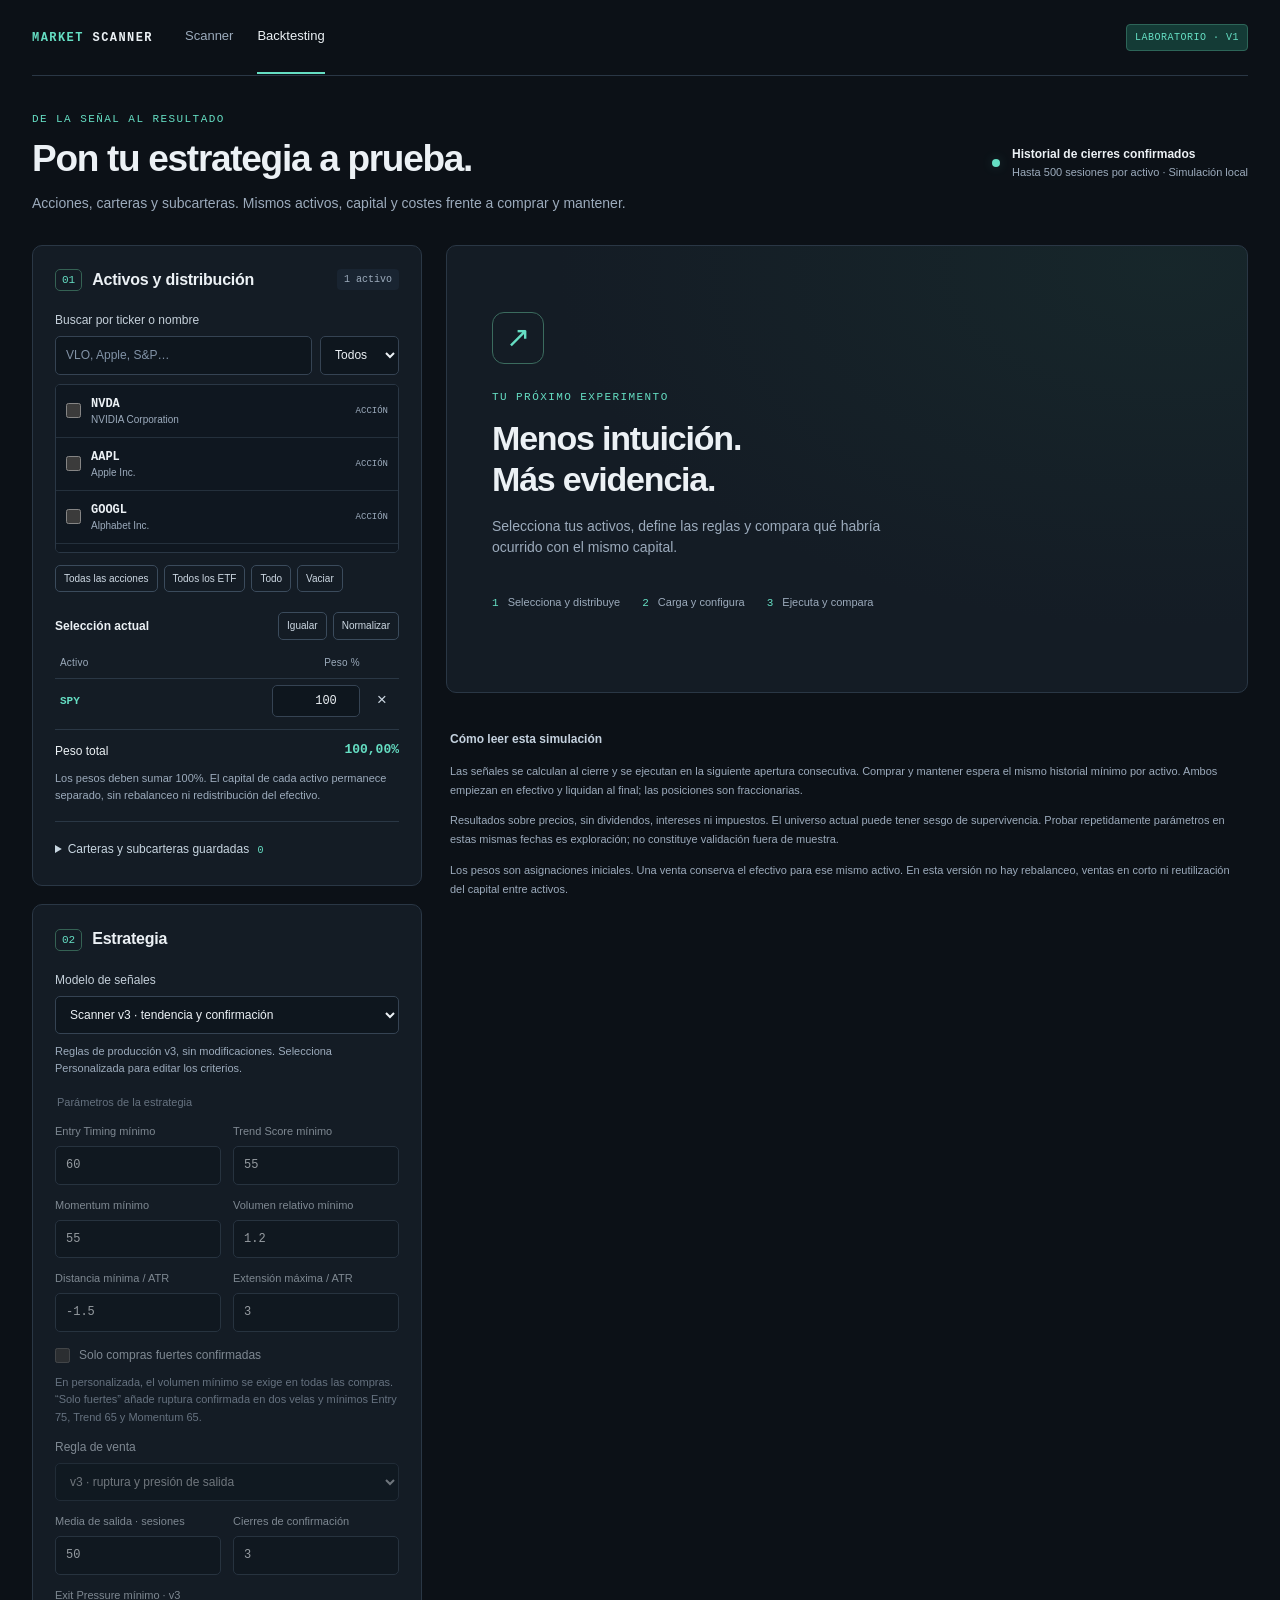
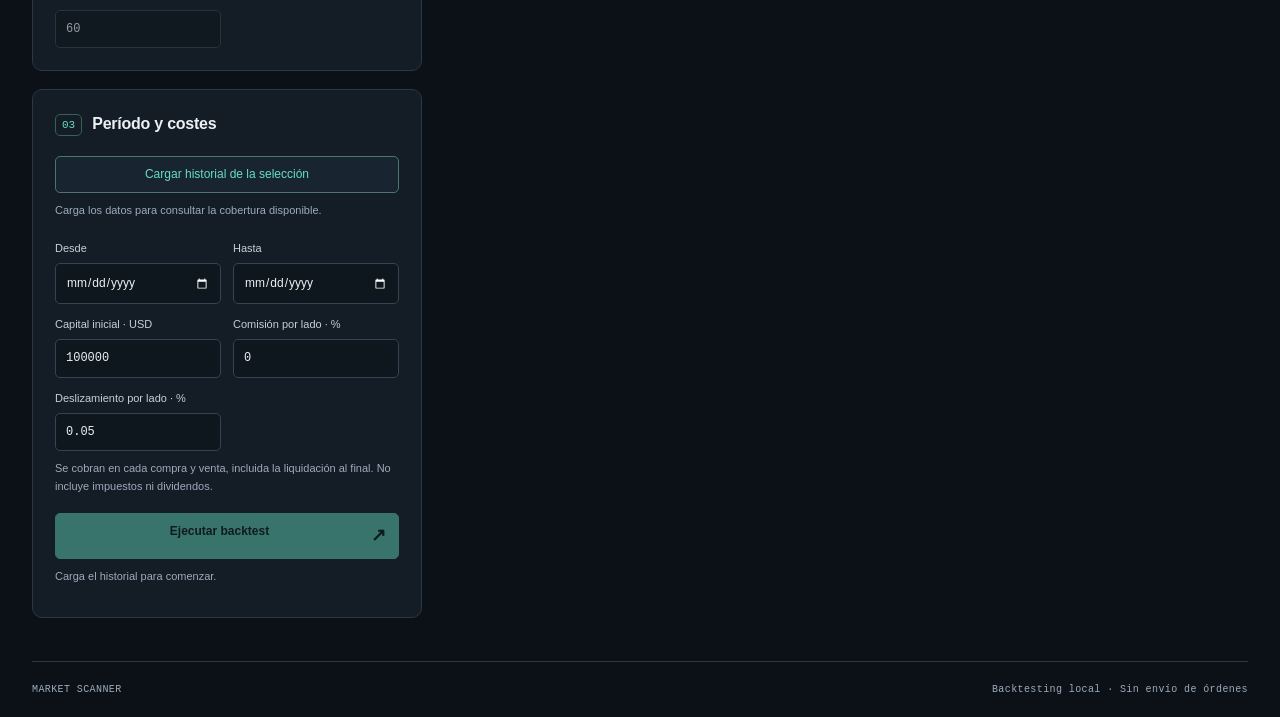
==== backtest.html @ 1a1a2d2b "Add interactive weighted portfolio backtesting lab Add causal fixed/custom strategies, per-side cost" ====
<!doctype html>
<html lang="es">
<head>
  <meta charset="utf-8">
  <meta name="viewport" content="width=device-width, initial-scale=1">
  <meta name="color-scheme" content="dark">
  <title>Backtesting · Market Scanner</title>
  <link rel="stylesheet" href="js/backtest/styles.css">
  <script src="js/config.js"></script>
  <script src="js/market-calendar.js?v=3"></script>
  <script src="js/data.js?v=3.2"></script>
  <script type="module" src="js/backtest/ui.mjs"></script>
</head>
<body>
  <a class="skip" href="#setup">Ir a la configuración</a>
  <div class="shell">
    <header class="topbar"><a href="index.html" class="brand">MARKET <span>SCANNER</span></a><nav aria-label="Principal"><a href="index.html">Scanner</a><a href="backtest.html" aria-current="page">Backtesting</a></nav><span class="tag">LABORATORIO · V1</span></header>
    <section class="intro"><div><p class="eyebrow">DE LA SEÑAL AL RESULTADO</p><h1>Pon tu estrategia a prueba.</h1><p>Acciones, carteras y subcarteras. Mismos activos, capital y costes frente a comprar y mantener.</p></div><div class="intro-note"><span class="dot"></span><div><strong>Historial de cierres confirmados</strong><span>Hasta 500 sesiones por activo · Simulación local</span></div></div></section>
    <div id="message" class="notice" role="status" aria-live="polite" hidden></div>
    <main class="workspace">
      <section class="setup" id="setup" aria-label="Configurar backtest">
        <section class="panel"><div class="section-title"><span class="step">01</span><h2>Activos y distribución</h2><span id="selection-count" class="badge">0 activos</span></div>
          <label for="search">Buscar por ticker o nombre</label><div class="search-row"><input id="search" type="search" placeholder="VLO, Apple, S&P…" autocomplete="off"><select id="type-filter" aria-label="Tipo de activo"><option value="all">Todos</option><option value="STOCK">Acciones</option><option value="ETF">ETF</option></select></div>
          <div id="universe-list" class="universe-list" aria-label="Activos disponibles"><p class="muted">Cargando universo…</p></div>
          <div class="button-row compact"><button id="group-stocks" type="button">Todas las acciones</button><button id="group-etfs" type="button">Todos los ETF</button><button id="group-all" type="button">Todo</button><button id="clear-selection" type="button">Vaciar</button></div>
          <div class="selection-head"><h3>Selección actual</h3><div class="button-row compact"><button id="equal-weights" type="button">Igualar</button><button id="normalize-weights" type="button">Normalizar</button></div></div>
          <div class="selection-scroll"><table class="selection-table"><thead><tr><th>Activo</th><th>Peso %</th><th><span class="sr-only">Quitar</span></th></tr></thead><tbody id="selection-body"><tr><td colspan="3" class="empty-small">Selecciona un activo para empezar.</td></tr></tbody></table></div>
          <div class="weight-total"><span>Peso total</span><strong id="weight-total">0,00%</strong></div><p class="hint">Los pesos deben sumar 100%. El capital de cada activo permanece separado, sin rebalanceo ni redistribución del efectivo.</p>
          <details class="portfolio-tools"><summary>Carteras y subcarteras guardadas <span id="portfolio-count">0</span></summary><label for="saved-portfolio">Cargar una selección</label><select id="saved-portfolio"><option value="">Elige una cartera…</option></select><div class="button-row"><button id="load-portfolio" type="button">Cargar</button><button id="delete-portfolio" type="button">Eliminar</button></div><label for="portfolio-name">Nombre de la nueva cartera</label><input id="portfolio-name" maxlength="80" placeholder="Mi cartera principal"><label for="portfolio-parent">Tipo</label><select id="portfolio-parent"><option value="">Cartera independiente</option></select><p class="hint">Una subcartera utiliza solo activos de su cartera principal, con sus propios pesos y capital.</p><button id="save-portfolio" type="button">Guardar como nueva</button><p class="hint">Se guarda únicamente en este navegador. No se sincroniza con otros dispositivos.</p></details>
        </section>
        <section class="panel"><div class="section-title"><span class="step">02</span><h2>Estrategia</h2></div><label for="strategy-preset">Modelo de señales</label><select id="strategy-preset"><option value="v3">Scanner v3 · tendencia y confirmación</option><option value="sma200">Tendencia larga · SMA200 / 3 cierres</option><option value="custom">Personalizada · parámetros editables</option></select><p id="preset-description" class="hint"></p>
          <fieldset id="strategy-fields"><legend>Parámetros de la estrategia</legend><div class="field-grid"><div><label for="entry-score">Entry Timing mínimo</label><input id="entry-score" type="number" min="0" max="100" step="1"></div><div><label for="trend-score">Trend Score mínimo</label><input id="trend-score" type="number" min="0" max="100" step="1"></div><div><label for="momentum-score">Momentum mínimo</label><input id="momentum-score" type="number" min="0" max="100" step="1"></div><div><label for="relative-volume">Volumen relativo mínimo</label><input id="relative-volume" type="number" min="0" max="10" step="0.1"></div><div><label for="min-distance">Distancia mínima / ATR</label><input id="min-distance" type="number" min="-10" max="10" step="0.1"></div><div><label for="max-extension">Extensión máxima / ATR</label><input id="max-extension" type="number" min="0" max="20" step="0.1"></div></div><label class="check-label" for="strong-only"><input id="strong-only" type="checkbox">Solo compras fuertes confirmadas</label><p class="hint">En personalizada, el volumen mínimo se exige en todas las compras. “Solo fuertes” añade ruptura confirmada en dos velas y mínimos Entry 75, Trend 65 y Momentum 65.</p><label for="exit-mode">Regla de venta</label><select id="exit-mode"><option value="v3">v3 · ruptura y presión de salida</option><option value="long_trend">Pérdida de tendencia de largo plazo</option></select><div class="field-grid"><div><label for="exit-period">Media de salida · sesiones</label><input id="exit-period" type="number" min="20" max="250" step="1"></div><div><label for="exit-confirmations">Cierres de confirmación</label><input id="exit-confirmations" type="number" min="1" max="10" step="1"></div><div><label for="exit-score">Exit Pressure mínimo · v3</label><input id="exit-score" type="number" min="0" max="100" step="1"></div></div></fieldset>
        </section>
        <section class="panel"><div class="section-title"><span class="step">03</span><h2>Período y costes</h2></div><button id="load-history" class="secondary full" type="button">Cargar historial de la selección</button><p id="history-status" class="hint" aria-live="polite">Carga los datos para consultar la cobertura disponible.</p><div class="field-grid"><div><label for="start-date">Desde</label><input id="start-date" type="date" required></div><div><label for="end-date">Hasta</label><input id="end-date" type="date" required></div><div><label for="capital">Capital inicial · USD</label><input id="capital" type="number" min="1" max="1000000000" step="any" value="100000"></div><div><label for="commission">Comisión por lado · %</label><input id="commission" type="number" min="0" max="5" step="0.01" value="0"></div><div><label for="slippage">Deslizamiento por lado · %</label><input id="slippage" type="number" min="0" max="5" step="0.01" value="0.05"></div></div><p class="hint">Se cobran en cada compra y venta, incluida la liquidación al final. No incluye impuestos ni dividendos.</p><div class="run-controls"><button id="run" class="primary" type="button" disabled>Ejecutar backtest <span aria-hidden="true">↗</span></button><button id="cancel" type="button" hidden>Cancelar</button></div><progress id="run-progress" max="100" value="0" hidden aria-label="Progreso del backtest"></progress><p id="run-status" class="hint" aria-live="polite">Carga el historial para comenzar.</p></section>
      </section>
      <section class="results-area" aria-label="Resultados del backtest">
        <section id="empty-state" class="panel empty-state"><div class="empty-icon" aria-hidden="true">↗</div><p class="eyebrow">TU PRÓXIMO EXPERIMENTO</p><h2>Menos intuición.<br>Más evidencia.</h2><p>Selecciona tus activos, define las reglas y compara qué habría ocurrido con el mismo capital.</p><div class="empty-steps"><span><b>1</b> Selecciona y distribuye</span><span><b>2</b> Carga y configura</span><span><b>3</b> Ejecuta y compara</span></div></section>
        <section id="results" hidden><div class="results-heading"><div><p class="eyebrow">RESULTADO DEL EXPERIMENTO</p><h2 id="result-title">Comparación</h2><p id="result-meta" class="hint"></p></div><span id="dirty-label" class="tag warn" hidden>Configuración modificada</span></div><p id="result-config" class="config-summary"></p><div id="metrics" class="metrics-grid"></div><section class="panel chart-panel"><div class="chart-heading"><h3>Evolución del capital</h3><div class="legend"><span><i class="strategy-line"></i>Estrategia</span><span><i class="benchmark-line"></i>Comprar y mantener</span></div></div><div id="equity-chart" class="chart"></div><h3 class="drawdown-heading">Caída desde máximos</h3><div id="drawdown-chart" class="chart small"></div></section><section class="panel"><h3>Comparación detallada</h3><div class="table-scroll"><table><thead><tr><th>Métrica</th><th>Estrategia</th><th>Comprar y mantener</th></tr></thead><tbody id="metrics-detail"></tbody></table></div></section><section class="panel"><div class="chart-heading"><h3>Contribución por activo</h3><span class="hint">Mismos pesos iniciales</span></div><div class="table-scroll"><table><thead><tr><th>Activo</th><th>Peso</th><th>Rentab. estrategia</th><th>Rentab. mantener</th><th>Beneficio estrategia</th><th>Ciclos</th></tr></thead><tbody id="ticker-results"></tbody></table></div></section><section class="panel"><div class="chart-heading"><h3>Operaciones cerradas</h3><select id="trades-strategy" aria-label="Operaciones de la estrategia"><option value="strategy">Estrategia</option><option value="benchmark">Comprar y mantener</option></select></div><div class="table-scroll"><table><thead><tr><th>Activo</th><th>Compra</th><th>Venta</th><th>Motivo</th><th>Retorno neto</th><th>Beneficio</th><th>Costes</th><th>Sesiones</th></tr></thead><tbody id="trade-results"></tbody></table></div><div class="pagination"><button id="trades-prev" type="button">← Anterior</button><span id="trades-page" class="hint"></span><button id="trades-next" type="button">Siguiente →</button></div><p class="hint">Cada fila es un ciclo de compra y venta. “Fin del período” es la liquidación contable del experimento.</p></section><section class="panel"><h3>Guardar la evidencia</h3><p class="hint">La exportación JSON incluye configuración, copia del historial, huella de datos, métricas y operaciones de ambos comparadores.</p><div class="button-row"><button id="export-json" type="button">Resultado JSON</button><button id="export-trades" type="button">Operaciones CSV</button><button id="export-equity" type="button">Curvas CSV</button></div><details><summary>Datos y advertencias de esta ejecución</summary><div id="result-warnings"></div><p id="data-hash" class="hash"></p></details></section></section>
        <section id="coverage-panel" class="panel" hidden><div class="chart-heading"><h3>Cobertura del historial cargado</h3><span id="coverage-count" class="badge"></span></div><p id="coverage-summary" class="hint"></p><div id="coverage-warnings"></div><div class="table-scroll coverage-scroll"><table><thead><tr><th>Activo</th><th>Sesiones</th><th>Primera</th><th>Última</th><th>Primera entrada elegible</th></tr></thead><tbody id="coverage-body"></tbody></table></div></section>
        <aside class="methodology"><h3>Cómo leer esta simulación</h3><p>Las señales se calculan al cierre y se ejecutan en la siguiente apertura consecutiva. Comprar y mantener espera el mismo historial mínimo por activo. Ambos empiezan en efectivo y liquidan al final; las posiciones son fraccionarias.</p><p>Resultados sobre precios, sin dividendos, intereses ni impuestos. El universo actual puede tener sesgo de supervivencia. Probar repetidamente parámetros en estas mismas fechas es exploración; no constituye validación fuera de muestra.</p><p>Los pesos son asignaciones iniciales. Una venta conserva el efectivo para ese mismo activo. En esta versión no hay rebalanceo, ventas en corto ni reutilización del capital entre activos.</p></aside>
      </section>
    </main><footer>MARKET SCANNER <span>Backtesting local · Sin envío de órdenes</span></footer>
  </div>
</body>
</html>
---- js/backtest/styles.css ----
:root{color-scheme:dark;--bg:#0c1117;--surface:#141c25;--surface2:#192431;--border:#2a3745;--text:#ecf1f5;--muted:#9cabbc;--accent:#65dec3;--accent-bg:#143b36;--blue:#8bafff;--warning:#efc573;--danger:#ff9c9c;--mono:ui-monospace,SFMono-Regular,Consolas,monospace;--sans:Inter,Segoe UI,Arial,sans-serif}*{box-sizing:border-box}body{margin:0;background:var(--bg);color:var(--text);font:14px/1.55 var(--sans)}button,input,select{font:inherit}button,a,input,select,summary{touch-action:manipulation}button{cursor:pointer}button:disabled{cursor:not-allowed;opacity:.45}button,a,input,select,summary{outline-offset:4px}*:focus-visible{outline:2px solid var(--accent)}[hidden]{display:none!important}.shell{max-width:1560px;padding:0 32px;margin:auto}.topbar{display:flex;align-items:center;gap:32px;min-height:76px;border-bottom:1px solid var(--border)}a{color:var(--accent);text-decoration:none}.brand{font:600 12px var(--mono);letter-spacing:.12em;color:var(--accent);white-space:nowrap}.brand span{color:var(--text)}.topbar nav{display:flex;gap:24px;flex:1}.topbar nav a{color:var(--muted);font-size:13px;padding:25px 0}.topbar nav a[aria-current]{color:var(--text);border-bottom:2px solid var(--accent)}.tag{display:inline-block;font:10px/1.5 var(--mono);letter-spacing:.05em;color:var(--accent);background:var(--accent-bg);border:1px solid #2d6558;padding:5px 8px;border-radius:4px;white-space:nowrap}.tag.warn{background:#332c1e;color:var(--warning);border-color:#645435}.intro{padding:35px 0 30px;display:flex;justify-content:space-between;align-items:center;gap:28px}.eyebrow{font:11px/1.5 var(--mono);letter-spacing:.13em;color:var(--accent);margin:0 0 9px}h1{font-size:clamp(25px,3vw,37px);line-height:1.2;letter-spacing:-.035em;margin:0 0 12px;font-weight:650}.intro p:not(.eyebrow){color:var(--muted);margin:0;font-size:14px}.intro-note{display:flex;gap:12px;flex-shrink:0;font-size:12px;align-items:center}.intro-note span:not(.dot){display:block;color:var(--muted);font-size:11px}.dot{width:8px;height:8px;border-radius:50%;background:var(--accent);box-shadow:0 0 12px #65dec333}.workspace{display:grid;grid-template-columns:minmax(330px,390px) minmax(0,1fr);gap:24px;align-items:start}.panel{border:1px solid var(--border);background:var(--surface);padding:22px;border-radius:10px;margin-bottom:18px}.section-title{display:flex;align-items:center;gap:10px;margin-bottom:19px}.section-title h2{font-size:16px;letter-spacing:-.015em;margin:0;flex:1}.step{font:11px var(--mono);color:var(--accent);border:1px solid #356254;border-radius:5px;padding:4px 6px}.badge{font:10px/1.5 var(--mono);padding:3px 7px;background:var(--surface2);color:var(--muted);border-radius:4px;white-space:nowrap}label{display:block;font-size:12px;color:#c5d0da;margin:12px 0 6px}input,select{min-width:0;max-width:100%;width:100%;background:#0e161e;color:var(--text);border:1px solid #354353;border-radius:5px;padding:9px 10px;font-size:12px;min-height:38px}input:focus,select:focus{border-color:var(--accent)}input::placeholder{color:#8293a7}input[type=checkbox]{accent-color:var(--accent);width:15px;min-height:15px;flex-shrink:0}input[type=date]{color-scheme:dark}input[type=number]{font-family:var(--mono)}.search-row{display:flex;gap:8px}.search-row select{width:100px}.universe-list{height:169px;overflow:auto;margin-top:9px;border:1px solid var(--border);border-radius:5px;background:#0f1720}.asset-option{display:flex;gap:10px;align-items:center;margin:0;padding:9px 10px;cursor:pointer;border-bottom:1px solid #24303c;font-size:12px;min-height:46px}.asset-option:hover{background:var(--surface2)}.asset-option:last-child{border-bottom:0}.asset-option input{margin:0}.asset-option strong{font:600 12px var(--mono);color:var(--text)}.asset-option .asset-name{display:block;color:var(--muted);font-size:10px;max-width:230px;overflow:hidden;text-overflow:ellipsis;white-space:nowrap}.asset-option .asset-kind{margin-left:auto;color:var(--muted);font:9px var(--mono)}button{border:1px solid #3b4b5c;border-radius:5px;padding:8px 12px;color:#cdd8e3;background:transparent;font-size:12px;transition:background .15s,border-color .15s}button:hover:enabled{border-color:var(--accent);background:#65dec30a;color:var(--accent)}.button-row{display:flex;gap:8px;flex-wrap:wrap;margin-top:12px}.button-row.compact{gap:6px}.compact button{font-size:10px;padding:5px 8px}.selection-head{display:flex;gap:8px;align-items:center;justify-content:space-between;margin-top:20px;margin-bottom:7px}.selection-head h3{margin:0;font-size:12px}.selection-head .button-row{margin:0}.selection-scroll{max-height:260px;overflow:auto}table{border-collapse:collapse;width:100%;font-size:12px}th{text-align:left;color:var(--muted);font-size:10px;letter-spacing:.02em;font-weight:500;border-bottom:1px solid var(--border);padding:10px 10px;white-space:nowrap}td{padding:11px 10px;border-bottom:1px solid #27323e;white-space:nowrap;font-family:var(--mono);font-size:11px}td:not(:first-child),th:not(:first-child){text-align:right}tbody tr:last-child td{border-bottom:0}tbody tr:hover{background:#ffffff03}.selection-table th{padding:8px 5px}.selection-table td{padding:6px 5px}.selection-table input{width:88px;min-height:32px;padding:5px 7px;text-align:right}.selection-table button{font-size:17px;padding:0 7px;border:0}.selection-table td:first-child{font-weight:600;color:var(--accent)}.selection-table td:nth-child(2){width:95px}.selection-table td:nth-child(3){width:25px}.weight-total{display:flex;justify-content:space-between;border-top:1px solid var(--border);padding-top:12px;margin-top:6px;font-size:12px}.weight-total strong{font:600 13px var(--mono);color:var(--accent)}.weight-total strong.invalid{color:var(--warning)}.hint{font-size:11px;line-height:1.6;color:var(--muted);margin:9px 0}.muted{color:var(--muted);padding:0 12px}.empty-small{color:var(--muted)!important;text-align:center!important;padding:16px!important;font-family:var(--sans);white-space:normal}.portfolio-tools{border-top:1px solid var(--border);padding-top:13px;margin-top:16px}summary{cursor:pointer;color:#c8d6e1;font-size:12px;padding:5px 0}summary span{font:10px var(--mono);color:var(--accent);margin-left:5px}fieldset{border:0;padding:0;margin:16px 0 0}fieldset legend{font-size:11px;color:var(--muted)}fieldset:disabled{opacity:.6}.field-grid{display:grid;grid-template-columns:1fr 1fr;gap:0 12px}.field-grid label{font-size:11px}.check-label{display:flex;align-items:center;gap:9px;margin-top:14px}.check-label input{margin:0}.secondary{background:var(--surface2);border-color:#4a776b;color:var(--accent)}.full{width:100%}.run-controls{display:flex;gap:8px;margin-top:18px}.primary{color:#091b17;background:var(--accent);border-color:var(--accent);font-weight:700;min-height:45px;flex:1}.primary:hover:enabled{background:#88f3d9;color:#091b17}.primary span{float:right;font-size:18px}.run-controls #cancel{border-color:#7e5252;color:var(--danger)}progress{margin-top:15px;width:100%;height:5px;border:0;background:var(--border);accent-color:var(--accent)}progress::-webkit-progress-bar{background:var(--border)}progress::-webkit-progress-value{background:var(--accent)}.empty-state{padding:66px 45px;min-height:448px;background:radial-gradient(ellipse at 90% 5%,#1f453b42,transparent 60%),var(--surface)}.empty-icon{width:52px;height:52px;border:1px solid #3b6b5e;border-radius:12px;display:grid;place-items:center;font-size:29px;color:var(--accent);margin-bottom:25px}.empty-state h2{font-size:34px;line-height:1.2;font-weight:600;letter-spacing:-.035em;margin:13px 0 16px}.empty-state>p:not(.eyebrow){color:var(--muted);max-width:420px;font-size:14px}.empty-steps{display:flex;gap:22px;font-size:11px;margin-top:35px;color:var(--muted);flex-wrap:wrap}.empty-steps b{font-family:var(--mono);color:var(--accent);margin-right:6px;font-weight:500}.methodology{padding:6px 4px 20px;color:var(--muted);font-size:11px;line-height:1.75}.methodology h3{font-size:12px;font-weight:600;color:#c5d2df}.notice{border:1px solid #415c6a;border-radius:6px;color:#d5e8f2;background:#14242e;padding:12px 16px;margin-bottom:20px;font-size:13px;white-space:pre-line}.notice.error{background:#321f25;border-color:#79505c;color:#ffc3c3}.notice.success{background:#143128;border-color:#356a57;color:#a8eed2}.results-heading{display:flex;align-items:center;justify-content:space-between;gap:15px;margin:0 0 12px}.results-heading h2{font-size:23px;letter-spacing:-.025em;margin:0}.config-summary{font-size:11px;color:#b9c8d6;background:#151e28;border:1px solid var(--border);padding:10px 13px;border-radius:5px;margin:0 0 17px}.metrics-grid{display:grid;grid-template-columns:repeat(4,1fr);gap:10px;margin-bottom:18px}.metric{background:var(--surface);border:1px solid var(--border);border-radius:8px;padding:15px 14px}.metric-label{font-size:10px;color:var(--muted);min-height:30px}.metric-value{font:500 clamp(18px,2vw,25px)/1.5 var(--mono);letter-spacing:-.06em;color:var(--accent)}.metric-value.negative{color:var(--danger)}.metric-benchmark{font:10px var(--mono);color:var(--blue);margin-top:4px}.metric-note{font-size:9px;color:var(--muted);margin-top:8px}.chart-heading{display:flex;justify-content:space-between;align-items:center;gap:12px;margin-bottom:14px}.chart-heading h3,.panel>h3{margin:0;font-size:14px;font-weight:600}.chart-heading select{width:auto;max-width:220px;min-height:32px;font-size:10px;padding:5px}.legend{display:flex;gap:15px;flex-wrap:wrap;font-size:10px;color:var(--muted)}.legend span{display:flex;align-items:center;gap:6px}.legend i{width:16px;height:2px;display:block}.strategy-line{background:var(--accent)}.benchmark-line{background:var(--blue)}.chart{width:100%;min-height:210px}.chart svg{display:block;width:100%;height:auto;overflow:visible}.chart.small{min-height:130px}.chart text{font-family:var(--mono);fill:#9cabbc;font-size:10px}.drawdown-heading{font-size:12px;margin:20px 0 8px;font-weight:500;color:#b9c8d6}.chart-grid{stroke:#2a3745;stroke-width:1}.chart-strategy{stroke:var(--accent);stroke-width:2;fill:none}.chart-benchmark{stroke:var(--blue);stroke-width:1.7;fill:none;stroke-dasharray:5 3}.table-scroll{overflow-x:auto;margin:0 -5px}.coverage-scroll{max-height:290px;overflow:auto}.pagination{display:flex;align-items:center;justify-content:space-between;margin-top:15px;gap:10px}.pagination button{font-size:10px}.hash{font:10px var(--mono);word-break:break-all;color:var(--muted)}.warning-list{padding-left:18px;color:var(--warning);font-size:11px}.positive{color:var(--accent)}.negative{color:var(--danger)}.ticker-link{font-weight:600}.skip{position:fixed;left:12px;top:-50px;z-index:10;background:var(--accent);color:var(--bg);padding:8px 12px}.skip:focus{top:12px}.sr-only{position:absolute;width:1px;height:1px;padding:0;margin:-1px;overflow:hidden;clip:rect(0,0,0,0);white-space:nowrap;border:0}footer{display:flex;justify-content:space-between;gap:10px;margin:25px 0 0;padding:22px 0;border-top:1px solid var(--border);font:10px var(--mono);letter-spacing:.04em;color:var(--muted)}
@media(min-width:1400px){.workspace{grid-template-columns:410px minmax(0,1fr);gap:28px}.panel{padding:24px}}
@media(max-width:1100px){.shell{padding:0 20px}.workspace{grid-template-columns:340px minmax(0,1fr);gap:18px}.panel{padding:18px}.intro-note{display:none}.metrics-grid{grid-template-columns:repeat(2,1fr)}.chart-heading{align-items:flex-start}.legend{gap:8px}.empty-state{padding:45px 28px}.empty-steps{gap:14px}.topbar{gap:25px}.chart{min-height:150px}.chart.small{min-height:90px}}
@media(max-width:760px){.shell{padding:0 15px}.topbar{gap:20px;min-height:62px}.topbar .tag{display:none}.topbar nav{justify-content:flex-end;gap:17px}.topbar nav a{padding:18px 0;font-size:12px}.brand{font-size:10px}.intro{padding:26px 0 22px}.intro p:not(.eyebrow){font-size:12px}.workspace{display:block}.panel{padding:20px}.empty-state{min-height:330px;padding:35px 25px}.empty-state h2{font-size:29px}.results-area{margin-top:26px}.results-heading{align-items:flex-start;flex-wrap:wrap}.metrics-grid{gap:9px}.metric-value{font-size:24px}.chart-heading{flex-wrap:wrap}.chart{min-height:140px}.chart.small{min-height:100px}.coverage-scroll{max-height:230px}.universe-list{height:190px}footer{line-height:1.7;font-size:9px;flex-wrap:wrap}}
@media(prefers-reduced-motion:reduce){*{transition:none!important;scroll-behavior:auto!important}}
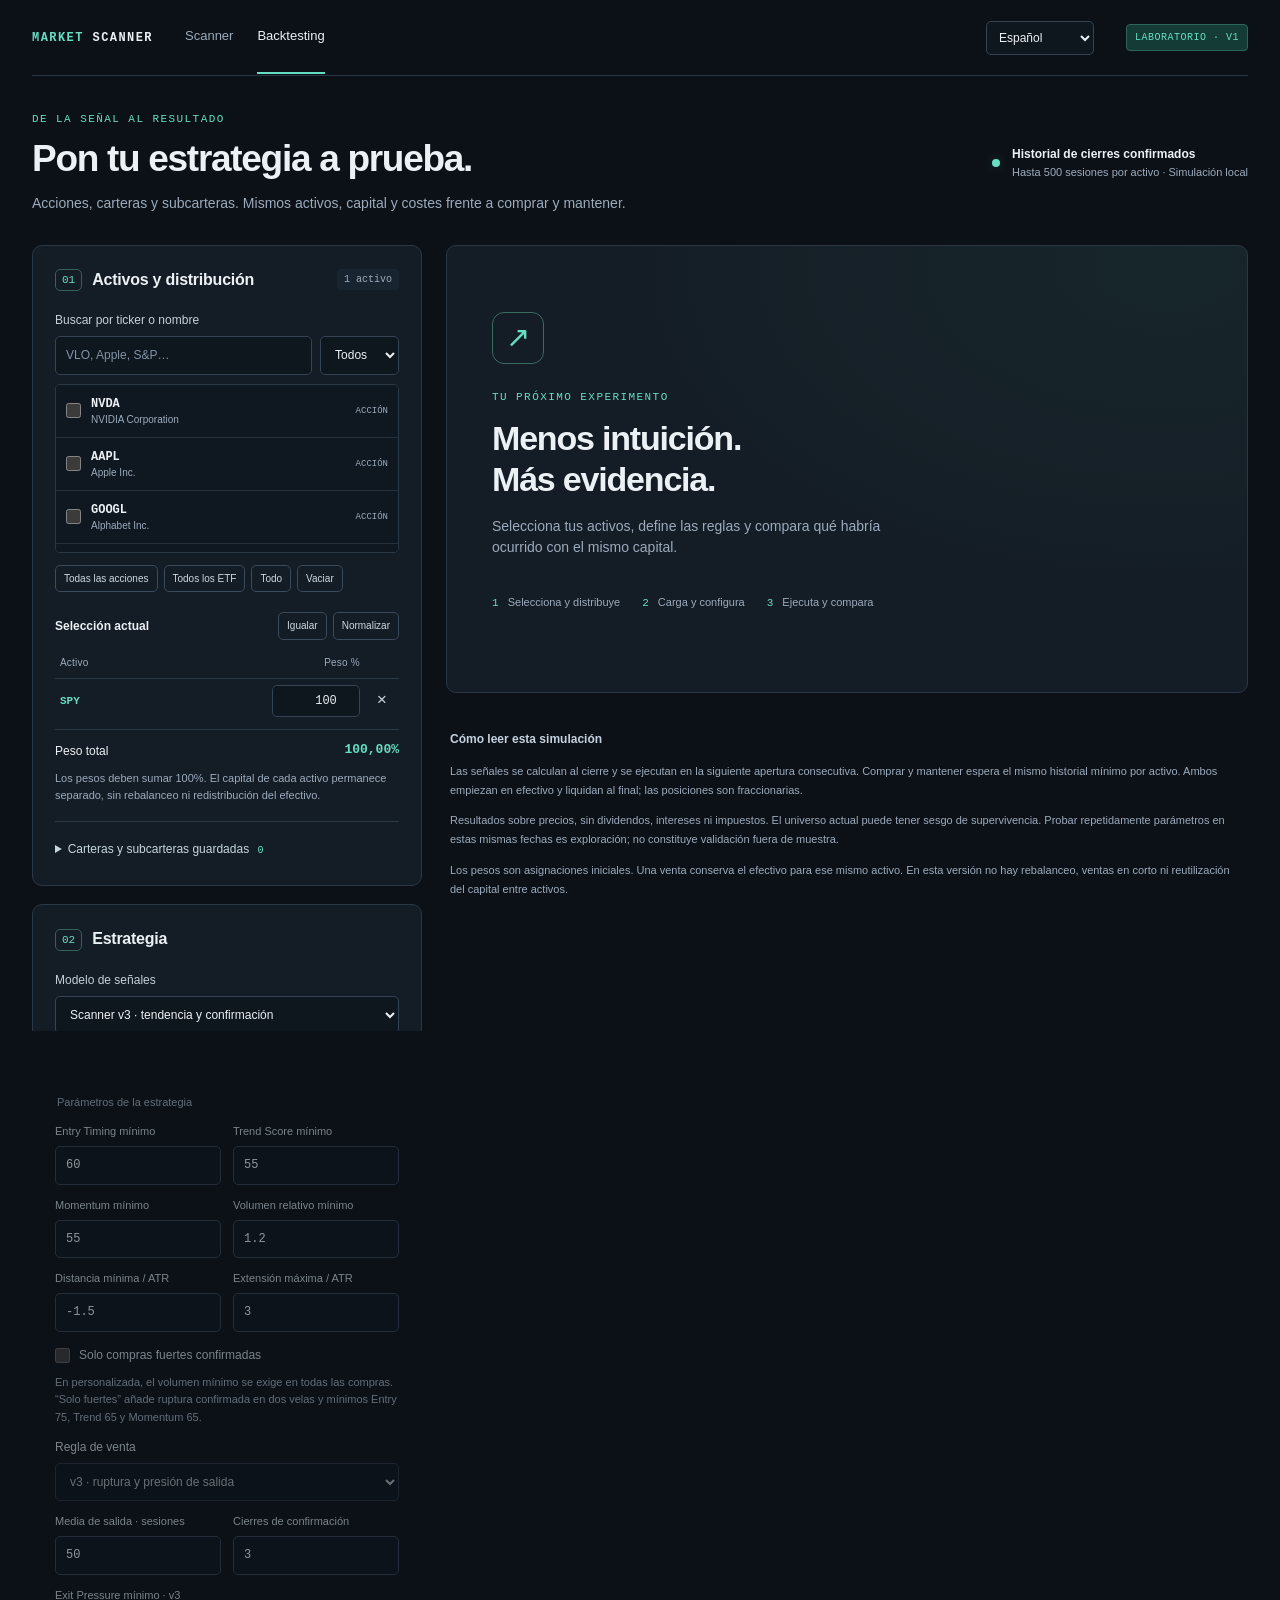
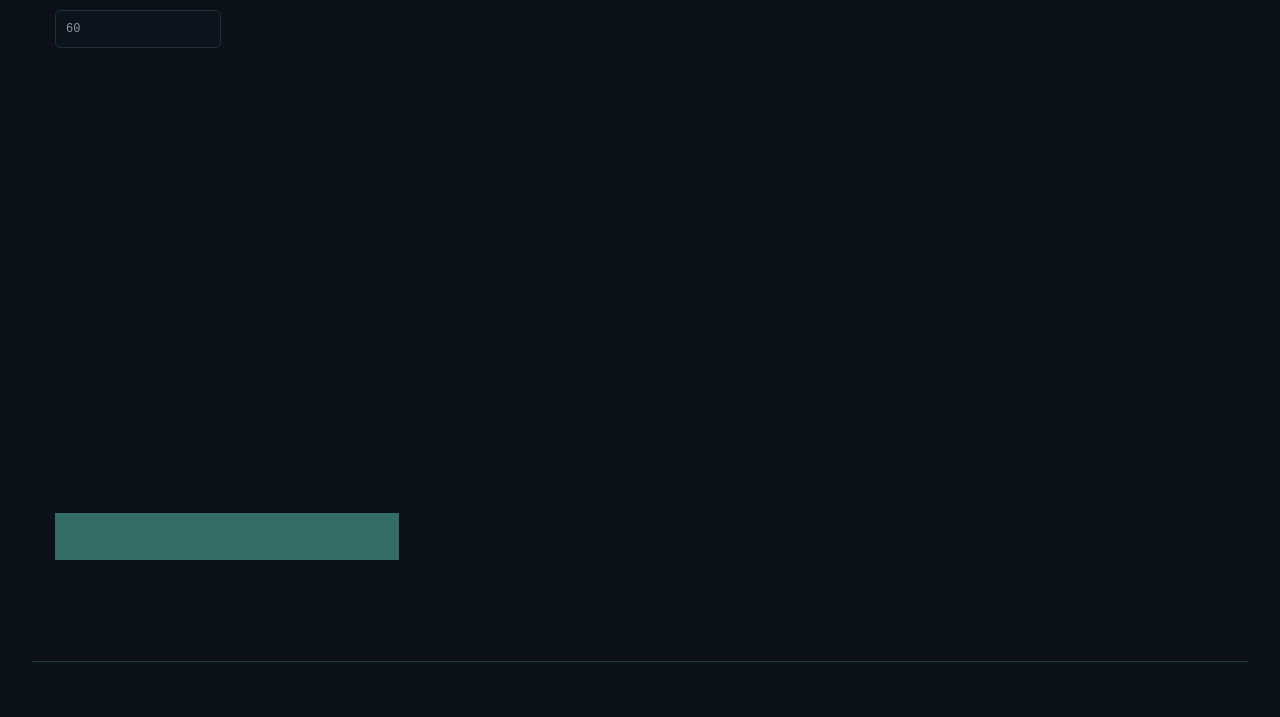
==== commit 45c368a1: "Add Spanish and English to the backtesting module" ====
--- a/backtest.html
+++ b/backtest.html
@@ -4,7 +4,7 @@
   <meta charset="utf-8">
   <meta name="viewport" content="width=device-width, initial-scale=1">
   <meta name="color-scheme" content="dark">
-  <title>Backtesting · Market Scanner</title>
+  <title data-i18n="Backtesting · Market Scanner">Backtesting · Market Scanner</title>
   <link rel="stylesheet" href="js/backtest/styles.css">
   <script src="js/config.js"></script>
   <script src="js/market-calendar.js?v=3"></script>
@@ -12,34 +12,34 @@
   <script type="module" src="js/backtest/ui.mjs"></script>
 </head>
 <body>
-  <a class="skip" href="#setup">Ir a la configuración</a>
+  <a class="skip" href="#setup" data-i18n="Ir a la configuración">Ir a la configuración</a>
   <div class="shell">
-    <header class="topbar"><a href="index.html" class="brand">MARKET <span>SCANNER</span></a><nav aria-label="Principal"><a href="index.html">Scanner</a><a href="backtest.html" aria-current="page">Backtesting</a></nav><span class="tag">LABORATORIO · V1</span></header>
-    <section class="intro"><div><p class="eyebrow">DE LA SEÑAL AL RESULTADO</p><h1>Pon tu estrategia a prueba.</h1><p>Acciones, carteras y subcarteras. Mismos activos, capital y costes frente a comprar y mantener.</p></div><div class="intro-note"><span class="dot"></span><div><strong>Historial de cierres confirmados</strong><span>Hasta 500 sesiones por activo · Simulación local</span></div></div></section>
+    <header class="topbar"><a href="index.html" class="brand">MARKET <span>SCANNER</span></a><nav aria-label="Principal" data-i18n-aria-label="Principal"><a href="index.html" data-i18n="Scanner">Scanner</a><a href="backtest.html" aria-current="page" data-i18n="Backtesting">Backtesting</a></nav><div class="language-control"><label class="sr-only" for="language" data-i18n="Idioma">Idioma</label><select id="language" aria-label="Idioma" data-i18n-aria-label="Idioma"><option value="es">Español</option><option value="en">English</option></select></div><span class="tag" data-i18n="LABORATORIO · V1">LABORATORIO · V1</span></header>
+    <section class="intro"><div><p class="eyebrow" data-i18n="DE LA SEÑAL AL RESULTADO">DE LA SEÑAL AL RESULTADO</p><h1 data-i18n="Pon tu estrategia a prueba.">Pon tu estrategia a prueba.</h1><p data-i18n="Acciones, carteras y subcarteras. Mismos activos, capital y costes frente a comprar y mantener.">Acciones, carteras y subcarteras. Mismos activos, capital y costes frente a comprar y mantener.</p></div><div class="intro-note"><span class="dot"></span><div><strong data-i18n="Historial de cierres confirmados">Historial de cierres confirmados</strong><span data-i18n="Hasta 500 sesiones por activo · Simulación local">Hasta 500 sesiones por activo · Simulación local</span></div></div></section>
     <div id="message" class="notice" role="status" aria-live="polite" hidden></div>
     <main class="workspace">
-      <section class="setup" id="setup" aria-label="Configurar backtest">
-        <section class="panel"><div class="section-title"><span class="step">01</span><h2>Activos y distribución</h2><span id="selection-count" class="badge">0 activos</span></div>
-          <label for="search">Buscar por ticker o nombre</label><div class="search-row"><input id="search" type="search" placeholder="VLO, Apple, S&P…" autocomplete="off"><select id="type-filter" aria-label="Tipo de activo"><option value="all">Todos</option><option value="STOCK">Acciones</option><option value="ETF">ETF</option></select></div>
-          <div id="universe-list" class="universe-list" aria-label="Activos disponibles"><p class="muted">Cargando universo…</p></div>
-          <div class="button-row compact"><button id="group-stocks" type="button">Todas las acciones</button><button id="group-etfs" type="button">Todos los ETF</button><button id="group-all" type="button">Todo</button><button id="clear-selection" type="button">Vaciar</button></div>
-          <div class="selection-head"><h3>Selección actual</h3><div class="button-row compact"><button id="equal-weights" type="button">Igualar</button><button id="normalize-weights" type="button">Normalizar</button></div></div>
-          <div class="selection-scroll"><table class="selection-table"><thead><tr><th>Activo</th><th>Peso %</th><th><span class="sr-only">Quitar</span></th></tr></thead><tbody id="selection-body"><tr><td colspan="3" class="empty-small">Selecciona un activo para empezar.</td></tr></tbody></table></div>
-          <div class="weight-total"><span>Peso total</span><strong id="weight-total">0,00%</strong></div><p class="hint">Los pesos deben sumar 100%. El capital de cada activo permanece separado, sin rebalanceo ni redistribución del efectivo.</p>
-          <details class="portfolio-tools"><summary>Carteras y subcarteras guardadas <span id="portfolio-count">0</span></summary><label for="saved-portfolio">Cargar una selección</label><select id="saved-portfolio"><option value="">Elige una cartera…</option></select><div class="button-row"><button id="load-portfolio" type="button">Cargar</button><button id="delete-portfolio" type="button">Eliminar</button></div><label for="portfolio-name">Nombre de la nueva cartera</label><input id="portfolio-name" maxlength="80" placeholder="Mi cartera principal"><label for="portfolio-parent">Tipo</label><select id="portfolio-parent"><option value="">Cartera independiente</option></select><p class="hint">Una subcartera utiliza solo activos de su cartera principal, con sus propios pesos y capital.</p><button id="save-portfolio" type="button">Guardar como nueva</button><p class="hint">Se guarda únicamente en este navegador. No se sincroniza con otros dispositivos.</p></details>
+      <section class="setup" id="setup" aria-label="Configurar backtest" data-i18n-aria-label="Configurar backtest">
+        <section class="panel"><div class="section-title"><span class="step">01</span><h2 data-i18n="Activos y distribución">Activos y distribución</h2><span id="selection-count" class="badge" data-i18n="0 activos">0 activos</span></div>
+          <label for="search" data-i18n="Buscar por ticker o nombre">Buscar por ticker o nombre</label><div class="search-row"><input id="search" type="search" placeholder="VLO, Apple, S&P…" autocomplete="off" data-i18n-placeholder="VLO, Apple, S&amp;P…"><select id="type-filter" aria-label="Tipo de activo" data-i18n-aria-label="Tipo de activo"><option value="all" data-i18n="Todos">Todos</option><option value="STOCK" data-i18n="Acciones">Acciones</option><option value="ETF" data-i18n="ETF">ETF</option></select></div>
+          <div id="universe-list" class="universe-list" aria-label="Activos disponibles" data-i18n-aria-label="Activos disponibles"><p class="muted" data-i18n="Cargando universo…">Cargando universo…</p></div>
+          <div class="button-row compact"><button id="group-stocks" type="button" data-i18n="Todas las acciones">Todas las acciones</button><button id="group-etfs" type="button" data-i18n="Todos los ETF">Todos los ETF</button><button id="group-all" type="button" data-i18n="Todo">Todo</button><button id="clear-selection" type="button" data-i18n="Vaciar">Vaciar</button></div>
+          <div class="selection-head"><h3 data-i18n="Selección actual">Selección actual</h3><div class="button-row compact"><button id="equal-weights" type="button" data-i18n="Igualar">Igualar</button><button id="normalize-weights" type="button" data-i18n="Normalizar">Normalizar</button></div></div>
+          <div class="selection-scroll"><table class="selection-table"><thead><tr><th data-i18n="Activo">Activo</th><th data-i18n="Peso %">Peso %</th><th><span class="sr-only" data-i18n="Quitar">Quitar</span></th></tr></thead><tbody id="selection-body"><tr><td colspan="3" class="empty-small" data-i18n="Selecciona un activo para empezar.">Selecciona un activo para empezar.</td></tr></tbody></table></div>
+          <div class="weight-total"><span data-i18n="Peso total">Peso total</span><strong id="weight-total">0,00%</strong></div><p class="hint" data-i18n="Los pesos deben sumar 100%. El capital de cada activo permanece separado, sin rebalanceo ni redistribución del efectivo.">Los pesos deben sumar 100%. El capital de cada activo permanece separado, sin rebalanceo ni redistribución del efectivo.</p>
+          <details class="portfolio-tools"><summary><span data-i18n="Carteras y subcarteras guardadas">Carteras y subcarteras guardadas</span> <span id="portfolio-count">0</span></summary><label for="saved-portfolio" data-i18n="Cargar una selección">Cargar una selección</label><select id="saved-portfolio"><option value="" data-i18n="Elige una cartera…">Elige una cartera…</option></select><div class="button-row"><button id="load-portfolio" type="button" data-i18n="Cargar">Cargar</button><button id="delete-portfolio" type="button" data-i18n="Eliminar">Eliminar</button></div><label for="portfolio-name" data-i18n="Nombre de la nueva cartera">Nombre de la nueva cartera</label><input id="portfolio-name" maxlength="80" placeholder="Mi cartera principal" data-i18n-placeholder="Mi cartera principal"><label for="portfolio-parent" data-i18n="Tipo">Tipo</label><select id="portfolio-parent"><option value="" data-i18n="Cartera independiente">Cartera independiente</option></select><p class="hint" data-i18n="Una subcartera utiliza solo activos de su cartera principal, con sus propios pesos y capital.">Una subcartera utiliza solo activos de su cartera principal, con sus propios pesos y capital.</p><button id="save-portfolio" type="button" data-i18n="Guardar como nueva">Guardar como nueva</button><p class="hint" data-i18n="Se guarda únicamente en este navegador. No se sincroniza con otros dispositivos.">Se guarda únicamente en este navegador. No se sincroniza con otros dispositivos.</p></details>
         </section>
-        <section class="panel"><div class="section-title"><span class="step">02</span><h2>Estrategia</h2></div><label for="strategy-preset">Modelo de señales</label><select id="strategy-preset"><option value="v3">Scanner v3 · tendencia y confirmación</option><option value="sma200">Tendencia larga · SMA200 / 3 cierres</option><option value="custom">Personalizada · parámetros editables</option></select><p id="preset-description" class="hint"></p>
-          <fieldset id="strategy-fields"><legend>Parámetros de la estrategia</legend><div class="field-grid"><div><label for="entry-score">Entry Timing mínimo</label><input id="entry-score" type="number" min="0" max="100" step="1"></div><div><label for="trend-score">Trend Score mínimo</label><input id="trend-score" type="number" min="0" max="100" step="1"></div><div><label for="momentum-score">Momentum mínimo</label><input id="momentum-score" type="number" min="0" max="100" step="1"></div><div><label for="relative-volume">Volumen relativo mínimo</label><input id="relative-volume" type="number" min="0" max="10" step="0.1"></div><div><label for="min-distance">Distancia mínima / ATR</label><input id="min-distance" type="number" min="-10" max="10" step="0.1"></div><div><label for="max-extension">Extensión máxima / ATR</label><input id="max-extension" type="number" min="0" max="20" step="0.1"></div></div><label class="check-label" for="strong-only"><input id="strong-only" type="checkbox">Solo compras fuertes confirmadas</label><p class="hint">En personalizada, el volumen mínimo se exige en todas las compras. “Solo fuertes” añade ruptura confirmada en dos velas y mínimos Entry 75, Trend 65 y Momentum 65.</p><label for="exit-mode">Regla de venta</label><select id="exit-mode"><option value="v3">v3 · ruptura y presión de salida</option><option value="long_trend">Pérdida de tendencia de largo plazo</option></select><div class="field-grid"><div><label for="exit-period">Media de salida · sesiones</label><input id="exit-period" type="number" min="20" max="250" step="1"></div><div><label for="exit-confirmations">Cierres de confirmación</label><input id="exit-confirmations" type="number" min="1" max="10" step="1"></div><div><label for="exit-score">Exit Pressure mínimo · v3</label><input id="exit-score" type="number" min="0" max="100" step="1"></div></div></fieldset>
+        <section class="panel"><div class="section-title"><span class="step">02</span><h2 data-i18n="Estrategia">Estrategia</h2></div><label for="strategy-preset" data-i18n="Modelo de señales">Modelo de señales</label><select id="strategy-preset"><option value="v3" data-i18n="Scanner v3 · tendencia y confirmación">Scanner v3 · tendencia y confirmación</option><option value="sma200" data-i18n="Tendencia larga · SMA200 / 3 cierres">Tendencia larga · SMA200 / 3 cierres</option><option value="custom" data-i18n="Personalizada · parámetros editables">Personalizada · parámetros editables</option></select><p id="preset-description" class="hint"></p>
+          <fieldset id="strategy-fields"><legend data-i18n="Parámetros de la estrategia">Parámetros de la estrategia</legend><div class="field-grid"><div><label for="entry-score" data-i18n="Entry Timing mínimo">Entry Timing mínimo</label><input id="entry-score" type="number" min="0" max="100" step="1"></div><div><label for="trend-score" data-i18n="Trend Score mínimo">Trend Score mínimo</label><input id="trend-score" type="number" min="0" max="100" step="1"></div><div><label for="momentum-score" data-i18n="Momentum mínimo">Momentum mínimo</label><input id="momentum-score" type="number" min="0" max="100" step="1"></div><div><label for="relative-volume" data-i18n="Volumen relativo mínimo">Volumen relativo mínimo</label><input id="relative-volume" type="number" min="0" max="10" step="0.1"></div><div><label for="min-distance" data-i18n="Distancia mínima / ATR">Distancia mínima / ATR</label><input id="min-distance" type="number" min="-10" max="10" step="0.1"></div><div><label for="max-extension" data-i18n="Extensión máxima / ATR">Extensión máxima / ATR</label><input id="max-extension" type="number" min="0" max="20" step="0.1"></div></div><label class="check-label" for="strong-only"><input id="strong-only" type="checkbox"><span data-i18n="Solo compras fuertes confirmadas">Solo compras fuertes confirmadas</span></label><p class="hint" data-i18n="En personalizada, el volumen mínimo se exige en todas las compras. “Solo fuertes” añade ruptura confirmada en dos velas y mínimos Entry 75, Trend 65 y Momentum 65.">En personalizada, el volumen mínimo se exige en todas las compras. “Solo fuertes” añade ruptura confirmada en dos velas y mínimos Entry 75, Trend 65 y Momentum 65.</p><label for="exit-mode" data-i18n="Regla de venta">Regla de venta</label><select id="exit-mode"><option value="v3" data-i18n="v3 · ruptura y presión de salida">v3 · ruptura y presión de salida</option><option value="long_trend" data-i18n="Pérdida de tendencia de largo plazo">Pérdida de tendencia de largo plazo</option></select><div class="field-grid"><div><label for="exit-period" data-i18n="Media de salida · sesiones">Media de salida · sesiones</label><input id="exit-period" type="number" min="20" max="250" step="1"></div><div><label for="exit-confirmations" data-i18n="Cierres de confirmación">Cierres de confirmación</label><input id="exit-confirmations" type="number" min="1" max="10" step="1"></div><div><label for="exit-score" data-i18n="Exit Pressure mínimo · v3">Exit Pressure mínimo · v3</label><input id="exit-score" type="number" min="0" max="100" step="1"></div></div></fieldset>
         </section>
-        <section class="panel"><div class="section-title"><span class="step">03</span><h2>Período y costes</h2></div><button id="load-history" class="secondary full" type="button">Cargar historial de la selección</button><p id="history-status" class="hint" aria-live="polite">Carga los datos para consultar la cobertura disponible.</p><div class="field-grid"><div><label for="start-date">Desde</label><input id="start-date" type="date" required></div><div><label for="end-date">Hasta</label><input id="end-date" type="date" required></div><div><label for="capital">Capital inicial · USD</label><input id="capital" type="number" min="1" max="1000000000" step="any" value="100000"></div><div><label for="commission">Comisión por lado · %</label><input id="commission" type="number" min="0" max="5" step="0.01" value="0"></div><div><label for="slippage">Deslizamiento por lado · %</label><input id="slippage" type="number" min="0" max="5" step="0.01" value="0.05"></div></div><p class="hint">Se cobran en cada compra y venta, incluida la liquidación al final. No incluye impuestos ni dividendos.</p><div class="run-controls"><button id="run" class="primary" type="button" disabled>Ejecutar backtest <span aria-hidden="true">↗</span></button><button id="cancel" type="button" hidden>Cancelar</button></div><progress id="run-progress" max="100" value="0" hidden aria-label="Progreso del backtest"></progress><p id="run-status" class="hint" aria-live="polite">Carga el historial para comenzar.</p></section>
+        <section class="panel"><div class="section-title"><span class="step">03</span><h2 data-i18n="Período y costes">Período y costes</h2></div><button id="load-history" class="secondary full" type="button" data-i18n="Cargar historial de la selección">Cargar historial de la selección</button><p id="history-status" class="hint" aria-live="polite" data-i18n="Carga los datos para consultar la cobertura disponible.">Carga los datos para consultar la cobertura disponible.</p><div class="field-grid"><div><label for="start-date" data-i18n="Desde">Desde</label><input id="start-date" type="date" required></div><div><label for="end-date" data-i18n="Hasta">Hasta</label><input id="end-date" type="date" required></div><div><label for="capital" data-i18n="Capital inicial · USD">Capital inicial · USD</label><input id="capital" type="number" min="1" max="1000000000" step="any" value="100000"></div><div><label for="commission" data-i18n="Comisión por lado · %">Comisión por lado · %</label><input id="commission" type="number" min="0" max="5" step="0.01" value="0"></div><div><label for="slippage" data-i18n="Deslizamiento por lado · %">Deslizamiento por lado · %</label><input id="slippage" type="number" min="0" max="5" step="0.01" value="0.05"></div></div><p class="hint" data-i18n="Se cobran en cada compra y venta, incluida la liquidación al final. No incluye impuestos ni dividendos.">Se cobran en cada compra y venta, incluida la liquidación al final. No incluye impuestos ni dividendos.</p><div class="run-controls"><button id="run" class="primary" type="button" disabled><span data-i18n="Ejecutar backtest">Ejecutar backtest</span> <span aria-hidden="true">↗</span></button><button id="cancel" type="button" hidden data-i18n="Cancelar">Cancelar</button></div><progress id="run-progress" max="100" value="0" hidden aria-label="Progreso del backtest" data-i18n-aria-label="Progreso del backtest"></progress><p id="run-status" class="hint" aria-live="polite" data-i18n="Carga el historial para comenzar.">Carga el historial para comenzar.</p></section>
       </section>
-      <section class="results-area" aria-label="Resultados del backtest">
-        <section id="empty-state" class="panel empty-state"><div class="empty-icon" aria-hidden="true">↗</div><p class="eyebrow">TU PRÓXIMO EXPERIMENTO</p><h2>Menos intuición.<br>Más evidencia.</h2><p>Selecciona tus activos, define las reglas y compara qué habría ocurrido con el mismo capital.</p><div class="empty-steps"><span><b>1</b> Selecciona y distribuye</span><span><b>2</b> Carga y configura</span><span><b>3</b> Ejecuta y compara</span></div></section>
-        <section id="results" hidden><div class="results-heading"><div><p class="eyebrow">RESULTADO DEL EXPERIMENTO</p><h2 id="result-title">Comparación</h2><p id="result-meta" class="hint"></p></div><span id="dirty-label" class="tag warn" hidden>Configuración modificada</span></div><p id="result-config" class="config-summary"></p><div id="metrics" class="metrics-grid"></div><section class="panel chart-panel"><div class="chart-heading"><h3>Evolución del capital</h3><div class="legend"><span><i class="strategy-line"></i>Estrategia</span><span><i class="benchmark-line"></i>Comprar y mantener</span></div></div><div id="equity-chart" class="chart"></div><h3 class="drawdown-heading">Caída desde máximos</h3><div id="drawdown-chart" class="chart small"></div></section><section class="panel"><h3>Comparación detallada</h3><div class="table-scroll"><table><thead><tr><th>Métrica</th><th>Estrategia</th><th>Comprar y mantener</th></tr></thead><tbody id="metrics-detail"></tbody></table></div></section><section class="panel"><div class="chart-heading"><h3>Contribución por activo</h3><span class="hint">Mismos pesos iniciales</span></div><div class="table-scroll"><table><thead><tr><th>Activo</th><th>Peso</th><th>Rentab. estrategia</th><th>Rentab. mantener</th><th>Beneficio estrategia</th><th>Ciclos</th></tr></thead><tbody id="ticker-results"></tbody></table></div></section><section class="panel"><div class="chart-heading"><h3>Operaciones cerradas</h3><select id="trades-strategy" aria-label="Operaciones de la estrategia"><option value="strategy">Estrategia</option><option value="benchmark">Comprar y mantener</option></select></div><div class="table-scroll"><table><thead><tr><th>Activo</th><th>Compra</th><th>Venta</th><th>Motivo</th><th>Retorno neto</th><th>Beneficio</th><th>Costes</th><th>Sesiones</th></tr></thead><tbody id="trade-results"></tbody></table></div><div class="pagination"><button id="trades-prev" type="button">← Anterior</button><span id="trades-page" class="hint"></span><button id="trades-next" type="button">Siguiente →</button></div><p class="hint">Cada fila es un ciclo de compra y venta. “Fin del período” es la liquidación contable del experimento.</p></section><section class="panel"><h3>Guardar la evidencia</h3><p class="hint">La exportación JSON incluye configuración, copia del historial, huella de datos, métricas y operaciones de ambos comparadores.</p><div class="button-row"><button id="export-json" type="button">Resultado JSON</button><button id="export-trades" type="button">Operaciones CSV</button><button id="export-equity" type="button">Curvas CSV</button></div><details><summary>Datos y advertencias de esta ejecución</summary><div id="result-warnings"></div><p id="data-hash" class="hash"></p></details></section></section>
-        <section id="coverage-panel" class="panel" hidden><div class="chart-heading"><h3>Cobertura del historial cargado</h3><span id="coverage-count" class="badge"></span></div><p id="coverage-summary" class="hint"></p><div id="coverage-warnings"></div><div class="table-scroll coverage-scroll"><table><thead><tr><th>Activo</th><th>Sesiones</th><th>Primera</th><th>Última</th><th>Primera entrada elegible</th></tr></thead><tbody id="coverage-body"></tbody></table></div></section>
-        <aside class="methodology"><h3>Cómo leer esta simulación</h3><p>Las señales se calculan al cierre y se ejecutan en la siguiente apertura consecutiva. Comprar y mantener espera el mismo historial mínimo por activo. Ambos empiezan en efectivo y liquidan al final; las posiciones son fraccionarias.</p><p>Resultados sobre precios, sin dividendos, intereses ni impuestos. El universo actual puede tener sesgo de supervivencia. Probar repetidamente parámetros en estas mismas fechas es exploración; no constituye validación fuera de muestra.</p><p>Los pesos son asignaciones iniciales. Una venta conserva el efectivo para ese mismo activo. En esta versión no hay rebalanceo, ventas en corto ni reutilización del capital entre activos.</p></aside>
+      <section class="results-area" aria-label="Resultados del backtest" data-i18n-aria-label="Resultados del backtest">
+        <section id="empty-state" class="panel empty-state"><div class="empty-icon" aria-hidden="true">↗</div><p class="eyebrow" data-i18n="TU PRÓXIMO EXPERIMENTO">TU PRÓXIMO EXPERIMENTO</p><h2><span data-i18n="Menos intuición.">Menos intuición.</span><br><span data-i18n="Más evidencia.">Más evidencia.</span></h2><p data-i18n="Selecciona tus activos, define las reglas y compara qué habría ocurrido con el mismo capital.">Selecciona tus activos, define las reglas y compara qué habría ocurrido con el mismo capital.</p><div class="empty-steps"><span><b>1</b> <span data-i18n="Selecciona y distribuye">Selecciona y distribuye</span></span><span><b>2</b> <span data-i18n="Carga y configura">Carga y configura</span></span><span><b>3</b> <span data-i18n="Ejecuta y compara">Ejecuta y compara</span></span></div></section>
+        <section id="results" hidden><div class="results-heading"><div><p class="eyebrow" data-i18n="RESULTADO DEL EXPERIMENTO">RESULTADO DEL EXPERIMENTO</p><h2 id="result-title" data-i18n="Comparación">Comparación</h2><p id="result-meta" class="hint"></p></div><span id="dirty-label" class="tag warn" hidden data-i18n="Configuración modificada">Configuración modificada</span></div><p id="result-config" class="config-summary"></p><div id="metrics" class="metrics-grid"></div><section class="panel chart-panel"><div class="chart-heading"><h3 data-i18n="Evolución del capital">Evolución del capital</h3><div class="legend"><span><i class="strategy-line"></i><span data-i18n="Estrategia">Estrategia</span></span><span><i class="benchmark-line"></i><span data-i18n="Comprar y mantener">Comprar y mantener</span></span></div></div><div id="equity-chart" class="chart"></div><h3 class="drawdown-heading" data-i18n="Caída desde máximos">Caída desde máximos</h3><div id="drawdown-chart" class="chart small"></div></section><section class="panel"><h3 data-i18n="Comparación detallada">Comparación detallada</h3><div class="table-scroll"><table><thead><tr><th data-i18n="Métrica">Métrica</th><th data-i18n="Estrategia">Estrategia</th><th data-i18n="Comprar y mantener">Comprar y mantener</th></tr></thead><tbody id="metrics-detail"></tbody></table></div></section><section class="panel"><div class="chart-heading"><h3 data-i18n="Contribución por activo">Contribución por activo</h3><span class="hint" data-i18n="Mismos pesos iniciales">Mismos pesos iniciales</span></div><div class="table-scroll"><table><thead><tr><th data-i18n="Activo">Activo</th><th data-i18n="Peso">Peso</th><th data-i18n="Rentab. estrategia">Rentab. estrategia</th><th data-i18n="Rentab. mantener">Rentab. mantener</th><th data-i18n="Beneficio estrategia">Beneficio estrategia</th><th data-i18n="Ciclos">Ciclos</th></tr></thead><tbody id="ticker-results"></tbody></table></div></section><section class="panel"><div class="chart-heading"><h3 data-i18n="Operaciones cerradas">Operaciones cerradas</h3><select id="trades-strategy" aria-label="Operaciones de la estrategia" data-i18n-aria-label="Operaciones de la estrategia"><option value="strategy" data-i18n="Estrategia">Estrategia</option><option value="benchmark" data-i18n="Comprar y mantener">Comprar y mantener</option></select></div><div class="table-scroll"><table><thead><tr><th data-i18n="Activo">Activo</th><th data-i18n="Compra">Compra</th><th data-i18n="Venta">Venta</th><th data-i18n="Motivo">Motivo</th><th data-i18n="Retorno neto">Retorno neto</th><th data-i18n="Beneficio">Beneficio</th><th data-i18n="Costes">Costes</th><th data-i18n="Sesiones">Sesiones</th></tr></thead><tbody id="trade-results"></tbody></table></div><div class="pagination"><button id="trades-prev" type="button" data-i18n="← Anterior">← Anterior</button><span id="trades-page" class="hint"></span><button id="trades-next" type="button" data-i18n="Siguiente →">Siguiente →</button></div><p class="hint" data-i18n="Cada fila es un ciclo de compra y venta. “Fin del período” es la liquidación contable del experimento.">Cada fila es un ciclo de compra y venta. “Fin del período” es la liquidación contable del experimento.</p></section><section class="panel"><h3 data-i18n="Guardar la evidencia">Guardar la evidencia</h3><p class="hint" data-i18n="La exportación JSON incluye configuración, copia del historial, huella de datos, métricas y operaciones de ambos comparadores.">La exportación JSON incluye configuración, copia del historial, huella de datos, métricas y operaciones de ambos comparadores.</p><div class="button-row"><button id="export-json" type="button" data-i18n="Resultado JSON">Resultado JSON</button><button id="export-trades" type="button" data-i18n="Operaciones CSV">Operaciones CSV</button><button id="export-equity" type="button" data-i18n="Curvas CSV">Curvas CSV</button></div><details><summary data-i18n="Datos y advertencias de esta ejecución">Datos y advertencias de esta ejecución</summary><div id="result-warnings"></div><p id="data-hash" class="hash"></p></details></section></section>
+        <section id="coverage-panel" class="panel" hidden><div class="chart-heading"><h3 data-i18n="Cobertura del historial cargado">Cobertura del historial cargado</h3><span id="coverage-count" class="badge"></span></div><p id="coverage-summary" class="hint"></p><div id="coverage-warnings"></div><div class="table-scroll coverage-scroll"><table><thead><tr><th data-i18n="Activo">Activo</th><th data-i18n="Sesiones">Sesiones</th><th data-i18n="Primera">Primera</th><th data-i18n="Última">Última</th><th data-i18n="Primera entrada elegible">Primera entrada elegible</th></tr></thead><tbody id="coverage-body"></tbody></table></div></section>
+        <aside class="methodology"><h3 data-i18n="Cómo leer esta simulación">Cómo leer esta simulación</h3><p data-i18n="Las señales se calculan al cierre y se ejecutan en la siguiente apertura consecutiva. Comprar y mantener espera el mismo historial mínimo por activo. Ambos empiezan en efectivo y liquidan al final; las posiciones son fraccionarias.">Las señales se calculan al cierre y se ejecutan en la siguiente apertura consecutiva. Comprar y mantener espera el mismo historial mínimo por activo. Ambos empiezan en efectivo y liquidan al final; las posiciones son fraccionarias.</p><p data-i18n="Resultados sobre precios, sin dividendos, intereses ni impuestos. El universo actual puede tener sesgo de supervivencia. Probar repetidamente parámetros en estas mismas fechas es exploración; no constituye validación fuera de muestra.">Resultados sobre precios, sin dividendos, intereses ni impuestos. El universo actual puede tener sesgo de supervivencia. Probar repetidamente parámetros en estas mismas fechas es exploración; no constituye validación fuera de muestra.</p><p data-i18n="Los pesos son asignaciones iniciales. Una venta conserva el efectivo para ese mismo activo. En esta versión no hay rebalanceo, ventas en corto ni reutilización del capital entre activos.">Los pesos son asignaciones iniciales. Una venta conserva el efectivo para ese mismo activo. En esta versión no hay rebalanceo, ventas en corto ni reutilización del capital entre activos.</p></aside>
       </section>
-    </main><footer>MARKET SCANNER <span>Backtesting local · Sin envío de órdenes</span></footer>
+    </main><footer>MARKET SCANNER <span data-i18n="Backtesting local · Sin envío de órdenes">Backtesting local · Sin envío de órdenes</span></footer>
   </div>
 </body>
 </html>
--- a/js/backtest/styles.css
+++ b/js/backtest/styles.css
@@ -3,3 +3,5 @@
 @media(max-width:1100px){.shell{padding:0 20px}.workspace{grid-template-columns:340px minmax(0,1fr);gap:18px}.panel{padding:18px}.intro-note{display:none}.metrics-grid{grid-template-columns:repeat(2,1fr)}.chart-heading{align-items:flex-start}.legend{gap:8px}.empty-state{padding:45px 28px}.empty-steps{gap:14px}.topbar{gap:25px}.chart{min-height:150px}.chart.small{min-height:90px}}
 @media(max-width:760px){.shell{padding:0 15px}.topbar{gap:20px;min-height:62px}.topbar .tag{display:none}.topbar nav{justify-content:flex-end;gap:17px}.topbar nav a{padding:18px 0;font-size:12px}.brand{font-size:10px}.intro{padding:26px 0 22px}.intro p:not(.eyebrow){font-size:12px}.workspace{display:block}.panel{padding:20px}.empty-state{min-height:330px;padding:35px 25px}.empty-state h2{font-size:29px}.results-area{margin-top:26px}.results-heading{align-items:flex-start;flex-wrap:wrap}.metrics-grid{gap:9px}.metric-value{font-size:24px}.chart-heading{flex-wrap:wrap}.chart{min-height:140px}.chart.small{min-height:100px}.coverage-scroll{max-height:230px}.universe-list{height:190px}footer{line-height:1.7;font-size:9px;flex-wrap:wrap}}
 @media(prefers-reduced-motion:reduce){*{transition:none!important;scroll-behavior:auto!important}}
+.language-control{flex-shrink:0}.language-control select{width:108px;min-height:34px;padding:6px 8px;font-size:12px}.portfolio-tools summary>span[data-i18n]{font:inherit;color:inherit;margin-left:0}.primary span[data-i18n]{float:none;font-size:inherit}
+@media(max-width:760px){.topbar{flex-wrap:wrap;column-gap:16px;row-gap:0;padding-top:12px}.topbar .brand{flex:1}.topbar nav{order:3;flex-basis:100%;justify-content:flex-start;gap:22px}.topbar nav a{padding:10px 0}.language-control select{width:105px}}
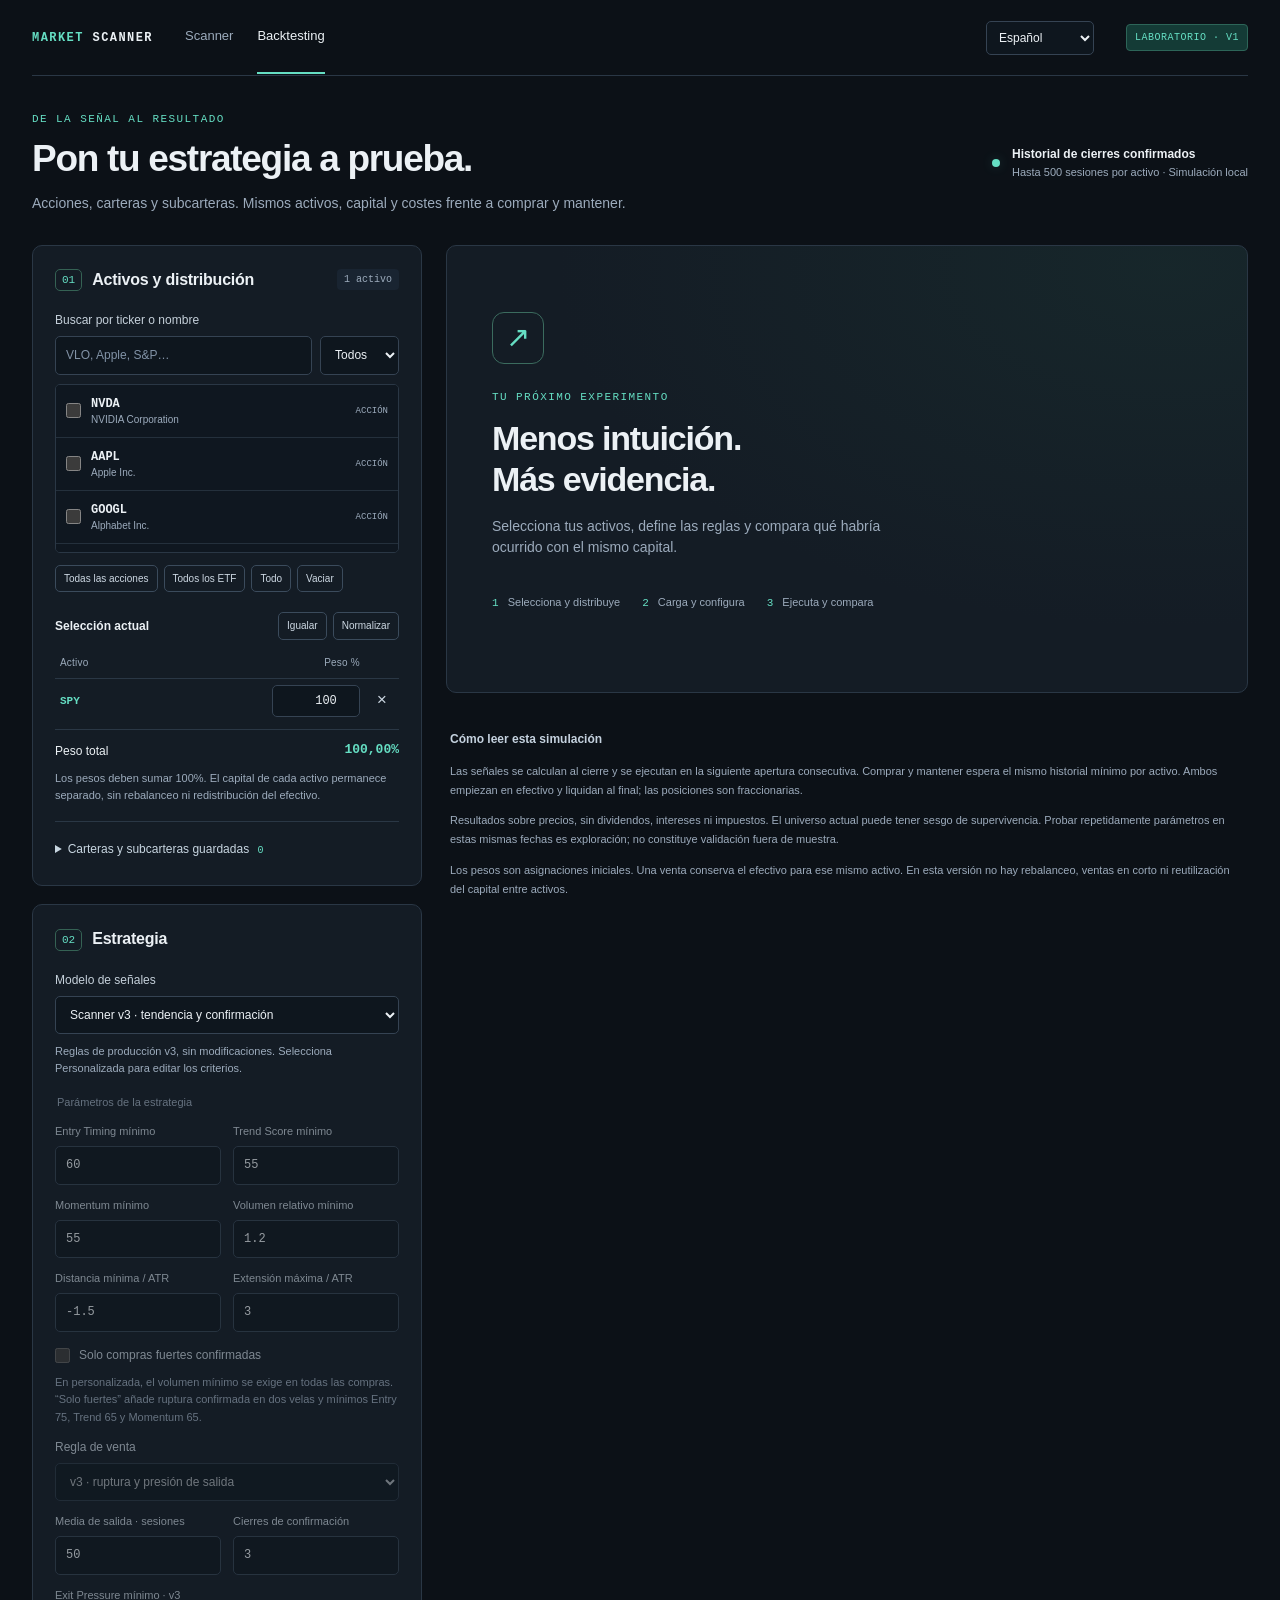
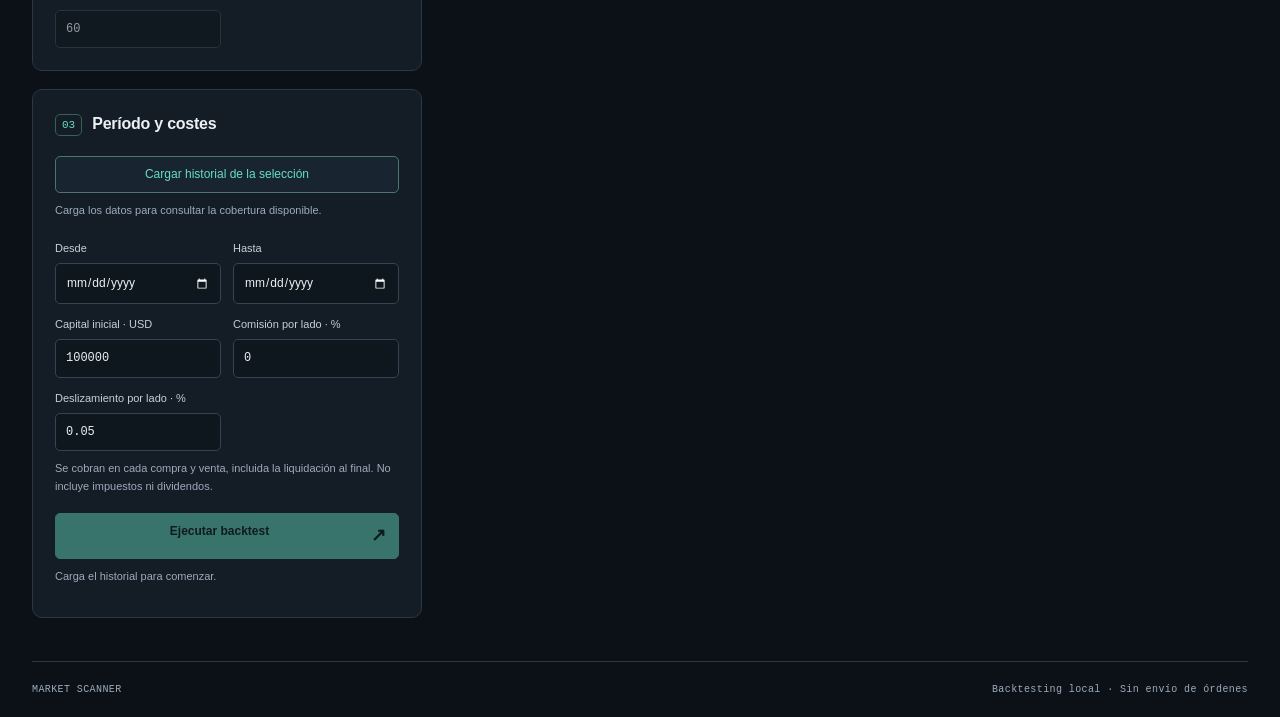
==== commit 0215c1a3: "Share Spanish and English across scanner, stock pages and backtesting" ====
--- a/backtest.html
+++ b/backtest.html
@@ -9,7 +9,7 @@
   <script src="js/config.js"></script>
   <script src="js/market-calendar.js?v=3"></script>
   <script src="js/data.js?v=3.2"></script>
-  <script type="module" src="js/backtest/ui.mjs"></script>
+  <script type="module" src="js/backtest/ui.mjs?v=3"></script>
 </head>
 <body>
   <a class="skip" href="#setup" data-i18n="Ir a la configuración">Ir a la configuración</a>
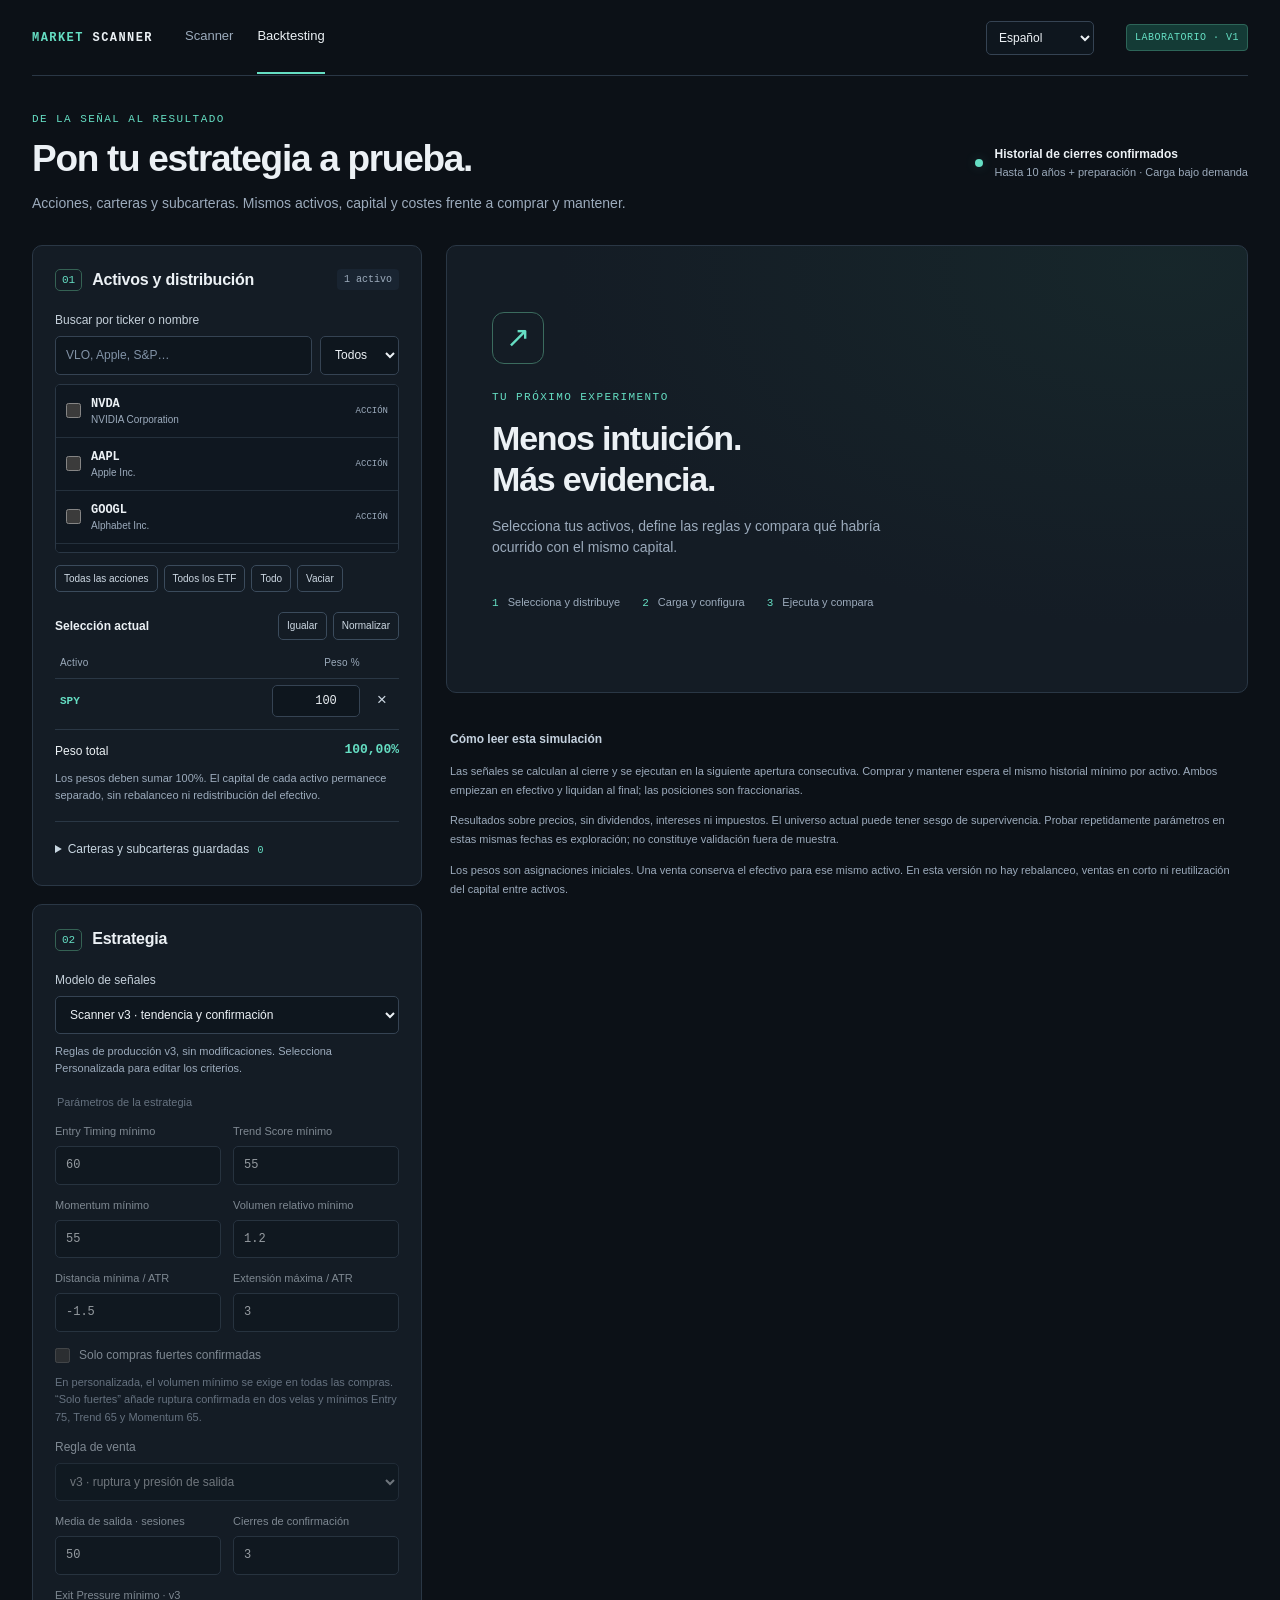
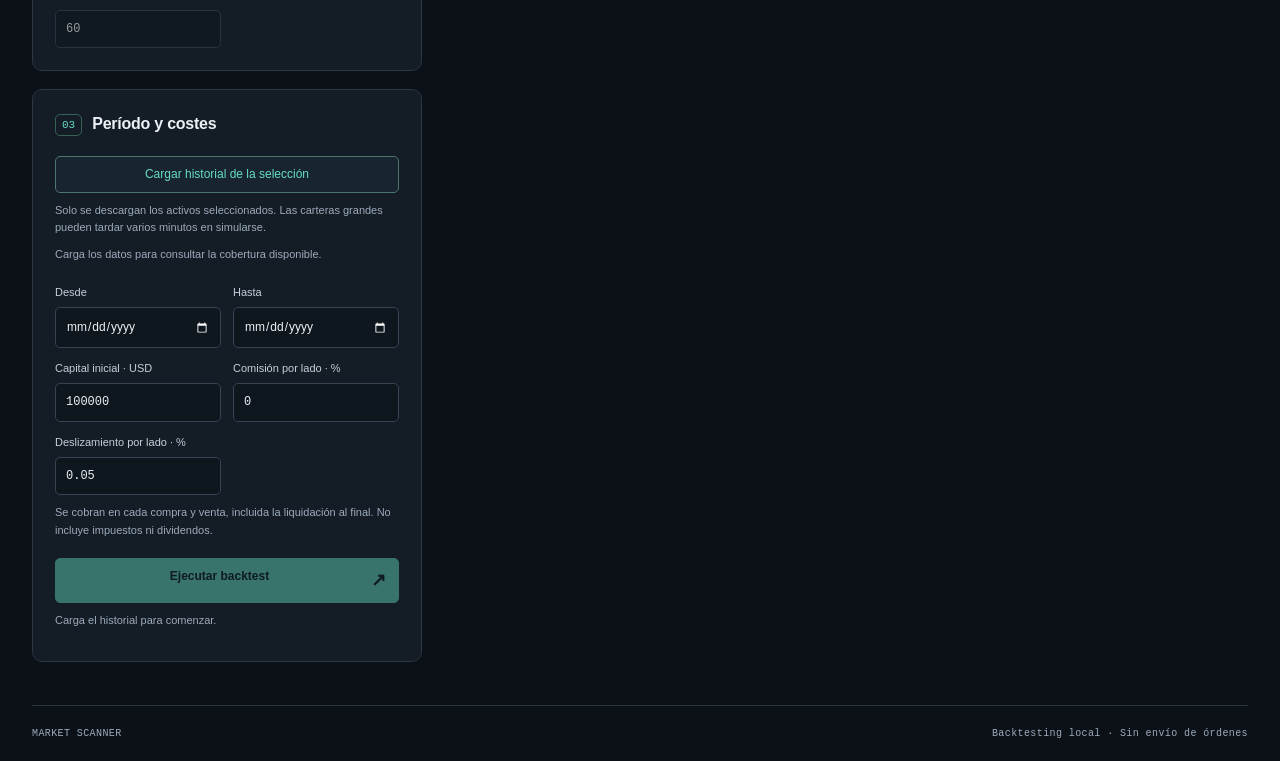
==== commit 07cce70c: "Add an independent ten-year backtesting archive with warm-up history" ====
--- a/backtest.html
+++ b/backtest.html
@@ -9,13 +9,13 @@
   <script src="js/config.js"></script>
   <script src="js/market-calendar.js?v=3"></script>
   <script src="js/data.js?v=3.2"></script>
-  <script type="module" src="js/backtest/ui.mjs?v=3"></script>
+  <script type="module" src="js/backtest/ui.mjs?v=4"></script>
 </head>
 <body>
   <a class="skip" href="#setup" data-i18n="Ir a la configuración">Ir a la configuración</a>
   <div class="shell">
     <header class="topbar"><a href="index.html" class="brand">MARKET <span>SCANNER</span></a><nav aria-label="Principal" data-i18n-aria-label="Principal"><a href="index.html" data-i18n="Scanner">Scanner</a><a href="backtest.html" aria-current="page" data-i18n="Backtesting">Backtesting</a></nav><div class="language-control"><label class="sr-only" for="language" data-i18n="Idioma">Idioma</label><select id="language" aria-label="Idioma" data-i18n-aria-label="Idioma"><option value="es">Español</option><option value="en">English</option></select></div><span class="tag" data-i18n="LABORATORIO · V1">LABORATORIO · V1</span></header>
-    <section class="intro"><div><p class="eyebrow" data-i18n="DE LA SEÑAL AL RESULTADO">DE LA SEÑAL AL RESULTADO</p><h1 data-i18n="Pon tu estrategia a prueba.">Pon tu estrategia a prueba.</h1><p data-i18n="Acciones, carteras y subcarteras. Mismos activos, capital y costes frente a comprar y mantener.">Acciones, carteras y subcarteras. Mismos activos, capital y costes frente a comprar y mantener.</p></div><div class="intro-note"><span class="dot"></span><div><strong data-i18n="Historial de cierres confirmados">Historial de cierres confirmados</strong><span data-i18n="Hasta 500 sesiones por activo · Simulación local">Hasta 500 sesiones por activo · Simulación local</span></div></div></section>
+    <section class="intro"><div><p class="eyebrow" data-i18n="DE LA SEÑAL AL RESULTADO">DE LA SEÑAL AL RESULTADO</p><h1 data-i18n="Pon tu estrategia a prueba.">Pon tu estrategia a prueba.</h1><p data-i18n="Acciones, carteras y subcarteras. Mismos activos, capital y costes frente a comprar y mantener.">Acciones, carteras y subcarteras. Mismos activos, capital y costes frente a comprar y mantener.</p></div><div class="intro-note"><span class="dot"></span><div><strong data-i18n="Historial de cierres confirmados">Historial de cierres confirmados</strong><span data-i18n="Hasta 10 años + preparación · Carga bajo demanda">Hasta 10 años + preparación · Carga bajo demanda</span></div></div></section>
     <div id="message" class="notice" role="status" aria-live="polite" hidden></div>
     <main class="workspace">
       <section class="setup" id="setup" aria-label="Configurar backtest" data-i18n-aria-label="Configurar backtest">
@@ -31,12 +31,12 @@
         <section class="panel"><div class="section-title"><span class="step">02</span><h2 data-i18n="Estrategia">Estrategia</h2></div><label for="strategy-preset" data-i18n="Modelo de señales">Modelo de señales</label><select id="strategy-preset"><option value="v3" data-i18n="Scanner v3 · tendencia y confirmación">Scanner v3 · tendencia y confirmación</option><option value="sma200" data-i18n="Tendencia larga · SMA200 / 3 cierres">Tendencia larga · SMA200 / 3 cierres</option><option value="custom" data-i18n="Personalizada · parámetros editables">Personalizada · parámetros editables</option></select><p id="preset-description" class="hint"></p>
           <fieldset id="strategy-fields"><legend data-i18n="Parámetros de la estrategia">Parámetros de la estrategia</legend><div class="field-grid"><div><label for="entry-score" data-i18n="Entry Timing mínimo">Entry Timing mínimo</label><input id="entry-score" type="number" min="0" max="100" step="1"></div><div><label for="trend-score" data-i18n="Trend Score mínimo">Trend Score mínimo</label><input id="trend-score" type="number" min="0" max="100" step="1"></div><div><label for="momentum-score" data-i18n="Momentum mínimo">Momentum mínimo</label><input id="momentum-score" type="number" min="0" max="100" step="1"></div><div><label for="relative-volume" data-i18n="Volumen relativo mínimo">Volumen relativo mínimo</label><input id="relative-volume" type="number" min="0" max="10" step="0.1"></div><div><label for="min-distance" data-i18n="Distancia mínima / ATR">Distancia mínima / ATR</label><input id="min-distance" type="number" min="-10" max="10" step="0.1"></div><div><label for="max-extension" data-i18n="Extensión máxima / ATR">Extensión máxima / ATR</label><input id="max-extension" type="number" min="0" max="20" step="0.1"></div></div><label class="check-label" for="strong-only"><input id="strong-only" type="checkbox"><span data-i18n="Solo compras fuertes confirmadas">Solo compras fuertes confirmadas</span></label><p class="hint" data-i18n="En personalizada, el volumen mínimo se exige en todas las compras. “Solo fuertes” añade ruptura confirmada en dos velas y mínimos Entry 75, Trend 65 y Momentum 65.">En personalizada, el volumen mínimo se exige en todas las compras. “Solo fuertes” añade ruptura confirmada en dos velas y mínimos Entry 75, Trend 65 y Momentum 65.</p><label for="exit-mode" data-i18n="Regla de venta">Regla de venta</label><select id="exit-mode"><option value="v3" data-i18n="v3 · ruptura y presión de salida">v3 · ruptura y presión de salida</option><option value="long_trend" data-i18n="Pérdida de tendencia de largo plazo">Pérdida de tendencia de largo plazo</option></select><div class="field-grid"><div><label for="exit-period" data-i18n="Media de salida · sesiones">Media de salida · sesiones</label><input id="exit-period" type="number" min="20" max="250" step="1"></div><div><label for="exit-confirmations" data-i18n="Cierres de confirmación">Cierres de confirmación</label><input id="exit-confirmations" type="number" min="1" max="10" step="1"></div><div><label for="exit-score" data-i18n="Exit Pressure mínimo · v3">Exit Pressure mínimo · v3</label><input id="exit-score" type="number" min="0" max="100" step="1"></div></div></fieldset>
         </section>
-        <section class="panel"><div class="section-title"><span class="step">03</span><h2 data-i18n="Período y costes">Período y costes</h2></div><button id="load-history" class="secondary full" type="button" data-i18n="Cargar historial de la selección">Cargar historial de la selección</button><p id="history-status" class="hint" aria-live="polite" data-i18n="Carga los datos para consultar la cobertura disponible.">Carga los datos para consultar la cobertura disponible.</p><div class="field-grid"><div><label for="start-date" data-i18n="Desde">Desde</label><input id="start-date" type="date" required></div><div><label for="end-date" data-i18n="Hasta">Hasta</label><input id="end-date" type="date" required></div><div><label for="capital" data-i18n="Capital inicial · USD">Capital inicial · USD</label><input id="capital" type="number" min="1" max="1000000000" step="any" value="100000"></div><div><label for="commission" data-i18n="Comisión por lado · %">Comisión por lado · %</label><input id="commission" type="number" min="0" max="5" step="0.01" value="0"></div><div><label for="slippage" data-i18n="Deslizamiento por lado · %">Deslizamiento por lado · %</label><input id="slippage" type="number" min="0" max="5" step="0.01" value="0.05"></div></div><p class="hint" data-i18n="Se cobran en cada compra y venta, incluida la liquidación al final. No incluye impuestos ni dividendos.">Se cobran en cada compra y venta, incluida la liquidación al final. No incluye impuestos ni dividendos.</p><div class="run-controls"><button id="run" class="primary" type="button" disabled><span data-i18n="Ejecutar backtest">Ejecutar backtest</span> <span aria-hidden="true">↗</span></button><button id="cancel" type="button" hidden data-i18n="Cancelar">Cancelar</button></div><progress id="run-progress" max="100" value="0" hidden aria-label="Progreso del backtest" data-i18n-aria-label="Progreso del backtest"></progress><p id="run-status" class="hint" aria-live="polite" data-i18n="Carga el historial para comenzar.">Carga el historial para comenzar.</p></section>
+        <section class="panel"><div class="section-title"><span class="step">03</span><h2 data-i18n="Período y costes">Período y costes</h2></div><button id="load-history" class="secondary full" type="button" data-i18n="Cargar historial de la selección">Cargar historial de la selección</button><p class="hint" data-i18n="Solo se descargan los activos seleccionados. Las carteras grandes pueden tardar varios minutos en simularse.">Solo se descargan los activos seleccionados. Las carteras grandes pueden tardar varios minutos en simularse.</p><p id="history-status" class="hint" aria-live="polite" data-i18n="Carga los datos para consultar la cobertura disponible.">Carga los datos para consultar la cobertura disponible.</p><div class="field-grid"><div><label for="start-date" data-i18n="Desde">Desde</label><input id="start-date" type="date" required></div><div><label for="end-date" data-i18n="Hasta">Hasta</label><input id="end-date" type="date" required></div><div><label for="capital" data-i18n="Capital inicial · USD">Capital inicial · USD</label><input id="capital" type="number" min="1" max="1000000000" step="any" value="100000"></div><div><label for="commission" data-i18n="Comisión por lado · %">Comisión por lado · %</label><input id="commission" type="number" min="0" max="5" step="0.01" value="0"></div><div><label for="slippage" data-i18n="Deslizamiento por lado · %">Deslizamiento por lado · %</label><input id="slippage" type="number" min="0" max="5" step="0.01" value="0.05"></div></div><p class="hint" data-i18n="Se cobran en cada compra y venta, incluida la liquidación al final. No incluye impuestos ni dividendos.">Se cobran en cada compra y venta, incluida la liquidación al final. No incluye impuestos ni dividendos.</p><div class="run-controls"><button id="run" class="primary" type="button" disabled><span data-i18n="Ejecutar backtest">Ejecutar backtest</span> <span aria-hidden="true">↗</span></button><button id="cancel" type="button" hidden data-i18n="Cancelar">Cancelar</button></div><progress id="run-progress" max="100" value="0" hidden aria-label="Progreso del backtest" data-i18n-aria-label="Progreso del backtest"></progress><p id="run-status" class="hint" aria-live="polite" data-i18n="Carga el historial para comenzar.">Carga el historial para comenzar.</p></section>
       </section>
       <section class="results-area" aria-label="Resultados del backtest" data-i18n-aria-label="Resultados del backtest">
         <section id="empty-state" class="panel empty-state"><div class="empty-icon" aria-hidden="true">↗</div><p class="eyebrow" data-i18n="TU PRÓXIMO EXPERIMENTO">TU PRÓXIMO EXPERIMENTO</p><h2><span data-i18n="Menos intuición.">Menos intuición.</span><br><span data-i18n="Más evidencia.">Más evidencia.</span></h2><p data-i18n="Selecciona tus activos, define las reglas y compara qué habría ocurrido con el mismo capital.">Selecciona tus activos, define las reglas y compara qué habría ocurrido con el mismo capital.</p><div class="empty-steps"><span><b>1</b> <span data-i18n="Selecciona y distribuye">Selecciona y distribuye</span></span><span><b>2</b> <span data-i18n="Carga y configura">Carga y configura</span></span><span><b>3</b> <span data-i18n="Ejecuta y compara">Ejecuta y compara</span></span></div></section>
         <section id="results" hidden><div class="results-heading"><div><p class="eyebrow" data-i18n="RESULTADO DEL EXPERIMENTO">RESULTADO DEL EXPERIMENTO</p><h2 id="result-title" data-i18n="Comparación">Comparación</h2><p id="result-meta" class="hint"></p></div><span id="dirty-label" class="tag warn" hidden data-i18n="Configuración modificada">Configuración modificada</span></div><p id="result-config" class="config-summary"></p><div id="metrics" class="metrics-grid"></div><section class="panel chart-panel"><div class="chart-heading"><h3 data-i18n="Evolución del capital">Evolución del capital</h3><div class="legend"><span><i class="strategy-line"></i><span data-i18n="Estrategia">Estrategia</span></span><span><i class="benchmark-line"></i><span data-i18n="Comprar y mantener">Comprar y mantener</span></span></div></div><div id="equity-chart" class="chart"></div><h3 class="drawdown-heading" data-i18n="Caída desde máximos">Caída desde máximos</h3><div id="drawdown-chart" class="chart small"></div></section><section class="panel"><h3 data-i18n="Comparación detallada">Comparación detallada</h3><div class="table-scroll"><table><thead><tr><th data-i18n="Métrica">Métrica</th><th data-i18n="Estrategia">Estrategia</th><th data-i18n="Comprar y mantener">Comprar y mantener</th></tr></thead><tbody id="metrics-detail"></tbody></table></div></section><section class="panel"><div class="chart-heading"><h3 data-i18n="Contribución por activo">Contribución por activo</h3><span class="hint" data-i18n="Mismos pesos iniciales">Mismos pesos iniciales</span></div><div class="table-scroll"><table><thead><tr><th data-i18n="Activo">Activo</th><th data-i18n="Peso">Peso</th><th data-i18n="Rentab. estrategia">Rentab. estrategia</th><th data-i18n="Rentab. mantener">Rentab. mantener</th><th data-i18n="Beneficio estrategia">Beneficio estrategia</th><th data-i18n="Ciclos">Ciclos</th></tr></thead><tbody id="ticker-results"></tbody></table></div></section><section class="panel"><div class="chart-heading"><h3 data-i18n="Operaciones cerradas">Operaciones cerradas</h3><select id="trades-strategy" aria-label="Operaciones de la estrategia" data-i18n-aria-label="Operaciones de la estrategia"><option value="strategy" data-i18n="Estrategia">Estrategia</option><option value="benchmark" data-i18n="Comprar y mantener">Comprar y mantener</option></select></div><div class="table-scroll"><table><thead><tr><th data-i18n="Activo">Activo</th><th data-i18n="Compra">Compra</th><th data-i18n="Venta">Venta</th><th data-i18n="Motivo">Motivo</th><th data-i18n="Retorno neto">Retorno neto</th><th data-i18n="Beneficio">Beneficio</th><th data-i18n="Costes">Costes</th><th data-i18n="Sesiones">Sesiones</th></tr></thead><tbody id="trade-results"></tbody></table></div><div class="pagination"><button id="trades-prev" type="button" data-i18n="← Anterior">← Anterior</button><span id="trades-page" class="hint"></span><button id="trades-next" type="button" data-i18n="Siguiente →">Siguiente →</button></div><p class="hint" data-i18n="Cada fila es un ciclo de compra y venta. “Fin del período” es la liquidación contable del experimento.">Cada fila es un ciclo de compra y venta. “Fin del período” es la liquidación contable del experimento.</p></section><section class="panel"><h3 data-i18n="Guardar la evidencia">Guardar la evidencia</h3><p class="hint" data-i18n="La exportación JSON incluye configuración, copia del historial, huella de datos, métricas y operaciones de ambos comparadores.">La exportación JSON incluye configuración, copia del historial, huella de datos, métricas y operaciones de ambos comparadores.</p><div class="button-row"><button id="export-json" type="button" data-i18n="Resultado JSON">Resultado JSON</button><button id="export-trades" type="button" data-i18n="Operaciones CSV">Operaciones CSV</button><button id="export-equity" type="button" data-i18n="Curvas CSV">Curvas CSV</button></div><details><summary data-i18n="Datos y advertencias de esta ejecución">Datos y advertencias de esta ejecución</summary><div id="result-warnings"></div><p id="data-hash" class="hash"></p></details></section></section>
-        <section id="coverage-panel" class="panel" hidden><div class="chart-heading"><h3 data-i18n="Cobertura del historial cargado">Cobertura del historial cargado</h3><span id="coverage-count" class="badge"></span></div><p id="coverage-summary" class="hint"></p><div id="coverage-warnings"></div><div class="table-scroll coverage-scroll"><table><thead><tr><th data-i18n="Activo">Activo</th><th data-i18n="Sesiones">Sesiones</th><th data-i18n="Primera">Primera</th><th data-i18n="Última">Última</th><th data-i18n="Primera entrada elegible">Primera entrada elegible</th></tr></thead><tbody id="coverage-body"></tbody></table></div></section>
+        <section id="coverage-panel" class="panel" hidden><div class="chart-heading"><h3 data-i18n="Cobertura del historial cargado">Cobertura del historial cargado</h3><span id="coverage-count" class="badge"></span></div><p class="hint" data-i18n="La cobertura depende de la fecha de cotización y de los datos aceptados. Se reserva hasta un año adicional para preparar los indicadores.">La cobertura depende de la fecha de cotización y de los datos aceptados. Se reserva hasta un año adicional para preparar los indicadores.</p><p id="coverage-summary" class="hint"></p><div id="coverage-warnings"></div><div class="table-scroll coverage-scroll"><table><thead><tr><th data-i18n="Activo">Activo</th><th data-i18n="Sesiones">Sesiones</th><th data-i18n="Primera">Primera</th><th data-i18n="Última">Última</th><th data-i18n="Primera entrada elegible">Primera entrada elegible</th></tr></thead><tbody id="coverage-body"></tbody></table></div></section>
         <aside class="methodology"><h3 data-i18n="Cómo leer esta simulación">Cómo leer esta simulación</h3><p data-i18n="Las señales se calculan al cierre y se ejecutan en la siguiente apertura consecutiva. Comprar y mantener espera el mismo historial mínimo por activo. Ambos empiezan en efectivo y liquidan al final; las posiciones son fraccionarias.">Las señales se calculan al cierre y se ejecutan en la siguiente apertura consecutiva. Comprar y mantener espera el mismo historial mínimo por activo. Ambos empiezan en efectivo y liquidan al final; las posiciones son fraccionarias.</p><p data-i18n="Resultados sobre precios, sin dividendos, intereses ni impuestos. El universo actual puede tener sesgo de supervivencia. Probar repetidamente parámetros en estas mismas fechas es exploración; no constituye validación fuera de muestra.">Resultados sobre precios, sin dividendos, intereses ni impuestos. El universo actual puede tener sesgo de supervivencia. Probar repetidamente parámetros en estas mismas fechas es exploración; no constituye validación fuera de muestra.</p><p data-i18n="Los pesos son asignaciones iniciales. Una venta conserva el efectivo para ese mismo activo. En esta versión no hay rebalanceo, ventas en corto ni reutilización del capital entre activos.">Los pesos son asignaciones iniciales. Una venta conserva el efectivo para ese mismo activo. En esta versión no hay rebalanceo, ventas en corto ni reutilización del capital entre activos.</p></aside>
       </section>
     </main><footer>MARKET SCANNER <span data-i18n="Backtesting local · Sin envío de órdenes">Backtesting local · Sin envío de órdenes</span></footer>
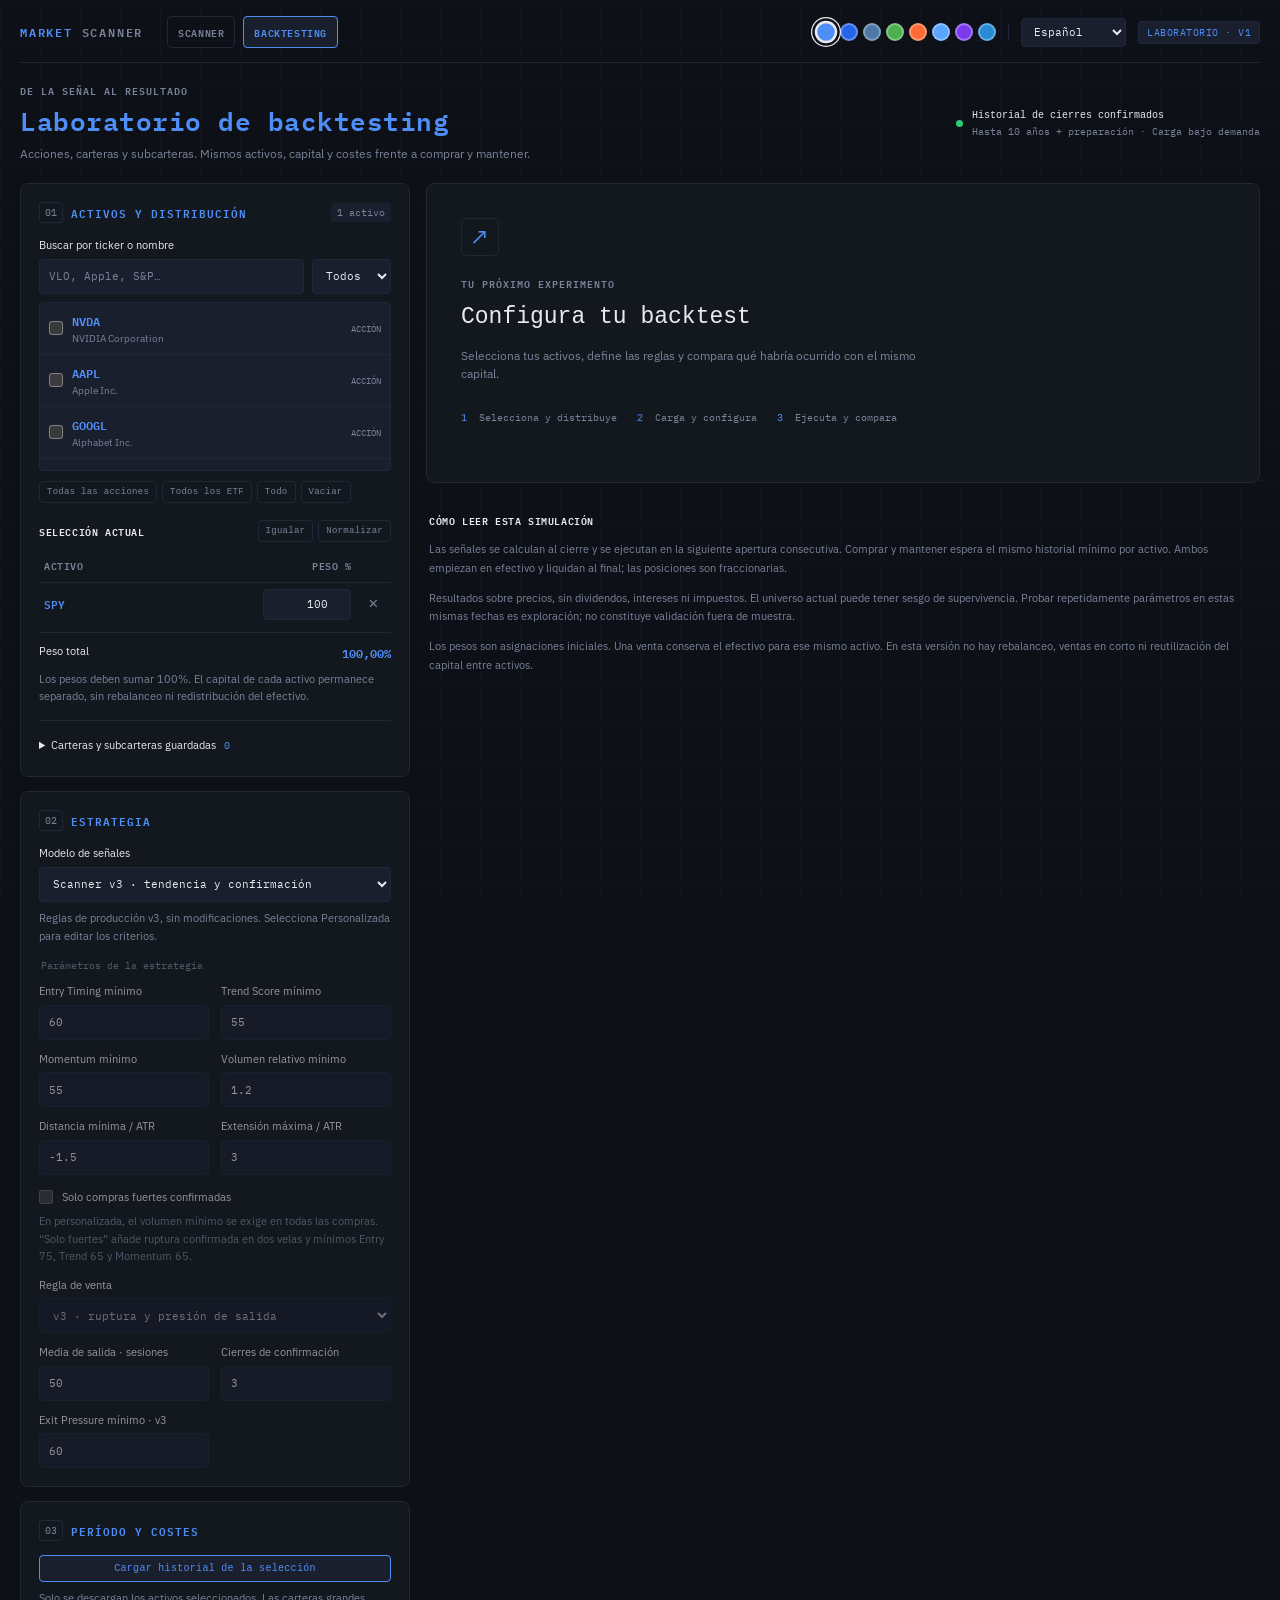
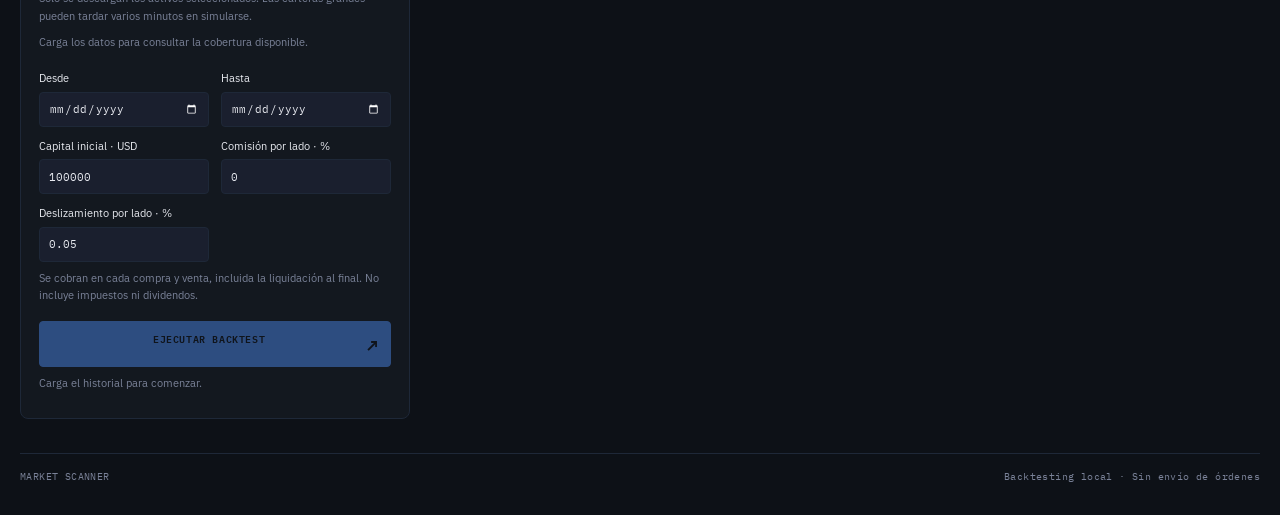
==== commit 4c5ed55a: "Match scanner themes and preserve verified history when the latest source bar is invalid" ====
--- a/backtest.html
+++ b/backtest.html
@@ -3,19 +3,20 @@
 <head>
   <meta charset="utf-8">
   <meta name="viewport" content="width=device-width, initial-scale=1">
-  <meta name="color-scheme" content="dark">
+  <meta name="color-scheme" content="dark light">
   <title data-i18n="Backtesting · Market Scanner">Backtesting · Market Scanner</title>
-  <link rel="stylesheet" href="js/backtest/styles.css">
+  <link rel="stylesheet" href="js/backtest/styles.css?v=2">
+  <script src="js/backtest/theme.js"></script>
   <script src="js/config.js"></script>
   <script src="js/market-calendar.js?v=3"></script>
   <script src="js/data.js?v=3.2"></script>
-  <script type="module" src="js/backtest/ui.mjs?v=4"></script>
+  <script type="module" src="js/backtest/ui.mjs?v=5"></script>
 </head>
 <body>
   <a class="skip" href="#setup" data-i18n="Ir a la configuración">Ir a la configuración</a>
   <div class="shell">
-    <header class="topbar"><a href="index.html" class="brand">MARKET <span>SCANNER</span></a><nav aria-label="Principal" data-i18n-aria-label="Principal"><a href="index.html" data-i18n="Scanner">Scanner</a><a href="backtest.html" aria-current="page" data-i18n="Backtesting">Backtesting</a></nav><div class="language-control"><label class="sr-only" for="language" data-i18n="Idioma">Idioma</label><select id="language" aria-label="Idioma" data-i18n-aria-label="Idioma"><option value="es">Español</option><option value="en">English</option></select></div><span class="tag" data-i18n="LABORATORIO · V1">LABORATORIO · V1</span></header>
-    <section class="intro"><div><p class="eyebrow" data-i18n="DE LA SEÑAL AL RESULTADO">DE LA SEÑAL AL RESULTADO</p><h1 data-i18n="Pon tu estrategia a prueba.">Pon tu estrategia a prueba.</h1><p data-i18n="Acciones, carteras y subcarteras. Mismos activos, capital y costes frente a comprar y mantener.">Acciones, carteras y subcarteras. Mismos activos, capital y costes frente a comprar y mantener.</p></div><div class="intro-note"><span class="dot"></span><div><strong data-i18n="Historial de cierres confirmados">Historial de cierres confirmados</strong><span data-i18n="Hasta 10 años + preparación · Carga bajo demanda">Hasta 10 años + preparación · Carga bajo demanda</span></div></div></section>
+    <header class="topbar"><a href="index.html" class="brand">MARKET <span>SCANNER</span></a><nav aria-label="Principal" data-i18n-aria-label="Principal"><a href="index.html" data-i18n="Scanner">Scanner</a><a href="backtest.html" aria-current="page" data-i18n="Backtesting">Backtesting</a></nav><div class="header-options"><div class="theme-switcher" id="themeSwitcher" role="group" aria-label="Tema de color" data-i18n-aria-label="Tema de color"></div><span class="theme-sep" aria-hidden="true"></span><div class="language-control"><label class="sr-only" for="language" data-i18n="Idioma">Idioma</label><select id="language" aria-label="Idioma" data-i18n-aria-label="Idioma"><option value="es">Español</option><option value="en">English</option></select></div><span class="tag" data-i18n="LABORATORIO · V1">LABORATORIO · V1</span></div></header>
+    <section class="intro"><div><p class="eyebrow" data-i18n="DE LA SEÑAL AL RESULTADO">DE LA SEÑAL AL RESULTADO</p><h1 data-i18n="Laboratorio de backtesting">Laboratorio de backtesting</h1><p data-i18n="Acciones, carteras y subcarteras. Mismos activos, capital y costes frente a comprar y mantener.">Acciones, carteras y subcarteras. Mismos activos, capital y costes frente a comprar y mantener.</p></div><div class="intro-note"><span class="dot"></span><div><strong data-i18n="Historial de cierres confirmados">Historial de cierres confirmados</strong><span data-i18n="Hasta 10 años + preparación · Carga bajo demanda">Hasta 10 años + preparación · Carga bajo demanda</span></div></div></section>
     <div id="message" class="notice" role="status" aria-live="polite" hidden></div>
     <main class="workspace">
       <section class="setup" id="setup" aria-label="Configurar backtest" data-i18n-aria-label="Configurar backtest">
@@ -34,7 +35,7 @@
         <section class="panel"><div class="section-title"><span class="step">03</span><h2 data-i18n="Período y costes">Período y costes</h2></div><button id="load-history" class="secondary full" type="button" data-i18n="Cargar historial de la selección">Cargar historial de la selección</button><p class="hint" data-i18n="Solo se descargan los activos seleccionados. Las carteras grandes pueden tardar varios minutos en simularse.">Solo se descargan los activos seleccionados. Las carteras grandes pueden tardar varios minutos en simularse.</p><p id="history-status" class="hint" aria-live="polite" data-i18n="Carga los datos para consultar la cobertura disponible.">Carga los datos para consultar la cobertura disponible.</p><div class="field-grid"><div><label for="start-date" data-i18n="Desde">Desde</label><input id="start-date" type="date" required></div><div><label for="end-date" data-i18n="Hasta">Hasta</label><input id="end-date" type="date" required></div><div><label for="capital" data-i18n="Capital inicial · USD">Capital inicial · USD</label><input id="capital" type="number" min="1" max="1000000000" step="any" value="100000"></div><div><label for="commission" data-i18n="Comisión por lado · %">Comisión por lado · %</label><input id="commission" type="number" min="0" max="5" step="0.01" value="0"></div><div><label for="slippage" data-i18n="Deslizamiento por lado · %">Deslizamiento por lado · %</label><input id="slippage" type="number" min="0" max="5" step="0.01" value="0.05"></div></div><p class="hint" data-i18n="Se cobran en cada compra y venta, incluida la liquidación al final. No incluye impuestos ni dividendos.">Se cobran en cada compra y venta, incluida la liquidación al final. No incluye impuestos ni dividendos.</p><div class="run-controls"><button id="run" class="primary" type="button" disabled><span data-i18n="Ejecutar backtest">Ejecutar backtest</span> <span aria-hidden="true">↗</span></button><button id="cancel" type="button" hidden data-i18n="Cancelar">Cancelar</button></div><progress id="run-progress" max="100" value="0" hidden aria-label="Progreso del backtest" data-i18n-aria-label="Progreso del backtest"></progress><p id="run-status" class="hint" aria-live="polite" data-i18n="Carga el historial para comenzar.">Carga el historial para comenzar.</p></section>
       </section>
       <section class="results-area" aria-label="Resultados del backtest" data-i18n-aria-label="Resultados del backtest">
-        <section id="empty-state" class="panel empty-state"><div class="empty-icon" aria-hidden="true">↗</div><p class="eyebrow" data-i18n="TU PRÓXIMO EXPERIMENTO">TU PRÓXIMO EXPERIMENTO</p><h2><span data-i18n="Menos intuición.">Menos intuición.</span><br><span data-i18n="Más evidencia.">Más evidencia.</span></h2><p data-i18n="Selecciona tus activos, define las reglas y compara qué habría ocurrido con el mismo capital.">Selecciona tus activos, define las reglas y compara qué habría ocurrido con el mismo capital.</p><div class="empty-steps"><span><b>1</b> <span data-i18n="Selecciona y distribuye">Selecciona y distribuye</span></span><span><b>2</b> <span data-i18n="Carga y configura">Carga y configura</span></span><span><b>3</b> <span data-i18n="Ejecuta y compara">Ejecuta y compara</span></span></div></section>
+        <section id="empty-state" class="panel empty-state"><div class="empty-icon" aria-hidden="true">↗</div><p class="eyebrow" data-i18n="TU PRÓXIMO EXPERIMENTO">TU PRÓXIMO EXPERIMENTO</p><h2 data-i18n="Configura tu backtest">Configura tu backtest</h2><p data-i18n="Selecciona tus activos, define las reglas y compara qué habría ocurrido con el mismo capital.">Selecciona tus activos, define las reglas y compara qué habría ocurrido con el mismo capital.</p><div class="empty-steps"><span><b>1</b> <span data-i18n="Selecciona y distribuye">Selecciona y distribuye</span></span><span><b>2</b> <span data-i18n="Carga y configura">Carga y configura</span></span><span><b>3</b> <span data-i18n="Ejecuta y compara">Ejecuta y compara</span></span></div></section>
         <section id="results" hidden><div class="results-heading"><div><p class="eyebrow" data-i18n="RESULTADO DEL EXPERIMENTO">RESULTADO DEL EXPERIMENTO</p><h2 id="result-title" data-i18n="Comparación">Comparación</h2><p id="result-meta" class="hint"></p></div><span id="dirty-label" class="tag warn" hidden data-i18n="Configuración modificada">Configuración modificada</span></div><p id="result-config" class="config-summary"></p><div id="metrics" class="metrics-grid"></div><section class="panel chart-panel"><div class="chart-heading"><h3 data-i18n="Evolución del capital">Evolución del capital</h3><div class="legend"><span><i class="strategy-line"></i><span data-i18n="Estrategia">Estrategia</span></span><span><i class="benchmark-line"></i><span data-i18n="Comprar y mantener">Comprar y mantener</span></span></div></div><div id="equity-chart" class="chart"></div><h3 class="drawdown-heading" data-i18n="Caída desde máximos">Caída desde máximos</h3><div id="drawdown-chart" class="chart small"></div></section><section class="panel"><h3 data-i18n="Comparación detallada">Comparación detallada</h3><div class="table-scroll"><table><thead><tr><th data-i18n="Métrica">Métrica</th><th data-i18n="Estrategia">Estrategia</th><th data-i18n="Comprar y mantener">Comprar y mantener</th></tr></thead><tbody id="metrics-detail"></tbody></table></div></section><section class="panel"><div class="chart-heading"><h3 data-i18n="Contribución por activo">Contribución por activo</h3><span class="hint" data-i18n="Mismos pesos iniciales">Mismos pesos iniciales</span></div><div class="table-scroll"><table><thead><tr><th data-i18n="Activo">Activo</th><th data-i18n="Peso">Peso</th><th data-i18n="Rentab. estrategia">Rentab. estrategia</th><th data-i18n="Rentab. mantener">Rentab. mantener</th><th data-i18n="Beneficio estrategia">Beneficio estrategia</th><th data-i18n="Ciclos">Ciclos</th></tr></thead><tbody id="ticker-results"></tbody></table></div></section><section class="panel"><div class="chart-heading"><h3 data-i18n="Operaciones cerradas">Operaciones cerradas</h3><select id="trades-strategy" aria-label="Operaciones de la estrategia" data-i18n-aria-label="Operaciones de la estrategia"><option value="strategy" data-i18n="Estrategia">Estrategia</option><option value="benchmark" data-i18n="Comprar y mantener">Comprar y mantener</option></select></div><div class="table-scroll"><table><thead><tr><th data-i18n="Activo">Activo</th><th data-i18n="Compra">Compra</th><th data-i18n="Venta">Venta</th><th data-i18n="Motivo">Motivo</th><th data-i18n="Retorno neto">Retorno neto</th><th data-i18n="Beneficio">Beneficio</th><th data-i18n="Costes">Costes</th><th data-i18n="Sesiones">Sesiones</th></tr></thead><tbody id="trade-results"></tbody></table></div><div class="pagination"><button id="trades-prev" type="button" data-i18n="← Anterior">← Anterior</button><span id="trades-page" class="hint"></span><button id="trades-next" type="button" data-i18n="Siguiente →">Siguiente →</button></div><p class="hint" data-i18n="Cada fila es un ciclo de compra y venta. “Fin del período” es la liquidación contable del experimento.">Cada fila es un ciclo de compra y venta. “Fin del período” es la liquidación contable del experimento.</p></section><section class="panel"><h3 data-i18n="Guardar la evidencia">Guardar la evidencia</h3><p class="hint" data-i18n="La exportación JSON incluye configuración, copia del historial, huella de datos, métricas y operaciones de ambos comparadores.">La exportación JSON incluye configuración, copia del historial, huella de datos, métricas y operaciones de ambos comparadores.</p><div class="button-row"><button id="export-json" type="button" data-i18n="Resultado JSON">Resultado JSON</button><button id="export-trades" type="button" data-i18n="Operaciones CSV">Operaciones CSV</button><button id="export-equity" type="button" data-i18n="Curvas CSV">Curvas CSV</button></div><details><summary data-i18n="Datos y advertencias de esta ejecución">Datos y advertencias de esta ejecución</summary><div id="result-warnings"></div><p id="data-hash" class="hash"></p></details></section></section>
         <section id="coverage-panel" class="panel" hidden><div class="chart-heading"><h3 data-i18n="Cobertura del historial cargado">Cobertura del historial cargado</h3><span id="coverage-count" class="badge"></span></div><p class="hint" data-i18n="La cobertura depende de la fecha de cotización y de los datos aceptados. Se reserva hasta un año adicional para preparar los indicadores.">La cobertura depende de la fecha de cotización y de los datos aceptados. Se reserva hasta un año adicional para preparar los indicadores.</p><p id="coverage-summary" class="hint"></p><div id="coverage-warnings"></div><div class="table-scroll coverage-scroll"><table><thead><tr><th data-i18n="Activo">Activo</th><th data-i18n="Sesiones">Sesiones</th><th data-i18n="Primera">Primera</th><th data-i18n="Última">Última</th><th data-i18n="Primera entrada elegible">Primera entrada elegible</th></tr></thead><tbody id="coverage-body"></tbody></table></div></section>
         <aside class="methodology"><h3 data-i18n="Cómo leer esta simulación">Cómo leer esta simulación</h3><p data-i18n="Las señales se calculan al cierre y se ejecutan en la siguiente apertura consecutiva. Comprar y mantener espera el mismo historial mínimo por activo. Ambos empiezan en efectivo y liquidan al final; las posiciones son fraccionarias.">Las señales se calculan al cierre y se ejecutan en la siguiente apertura consecutiva. Comprar y mantener espera el mismo historial mínimo por activo. Ambos empiezan en efectivo y liquidan al final; las posiciones son fraccionarias.</p><p data-i18n="Resultados sobre precios, sin dividendos, intereses ni impuestos. El universo actual puede tener sesgo de supervivencia. Probar repetidamente parámetros en estas mismas fechas es exploración; no constituye validación fuera de muestra.">Resultados sobre precios, sin dividendos, intereses ni impuestos. El universo actual puede tener sesgo de supervivencia. Probar repetidamente parámetros en estas mismas fechas es exploración; no constituye validación fuera de muestra.</p><p data-i18n="Los pesos son asignaciones iniciales. Una venta conserva el efectivo para ese mismo activo. En esta versión no hay rebalanceo, ventas en corto ni reutilización del capital entre activos.">Los pesos son asignaciones iniciales. Una venta conserva el efectivo para ese mismo activo. En esta versión no hay rebalanceo, ventas en corto ni reutilización del capital entre activos.</p></aside>
--- a/js/backtest/styles.css
+++ b/js/backtest/styles.css
@@ -1,7 +1,24 @@
-:root{color-scheme:dark;--bg:#0c1117;--surface:#141c25;--surface2:#192431;--border:#2a3745;--text:#ecf1f5;--muted:#9cabbc;--accent:#65dec3;--accent-bg:#143b36;--blue:#8bafff;--warning:#efc573;--danger:#ff9c9c;--mono:ui-monospace,SFMono-Regular,Consolas,monospace;--sans:Inter,Segoe UI,Arial,sans-serif}*{box-sizing:border-box}body{margin:0;background:var(--bg);color:var(--text);font:14px/1.55 var(--sans)}button,input,select{font:inherit}button,a,input,select,summary{touch-action:manipulation}button{cursor:pointer}button:disabled{cursor:not-allowed;opacity:.45}button,a,input,select,summary{outline-offset:4px}*:focus-visible{outline:2px solid var(--accent)}[hidden]{display:none!important}.shell{max-width:1560px;padding:0 32px;margin:auto}.topbar{display:flex;align-items:center;gap:32px;min-height:76px;border-bottom:1px solid var(--border)}a{color:var(--accent);text-decoration:none}.brand{font:600 12px var(--mono);letter-spacing:.12em;color:var(--accent);white-space:nowrap}.brand span{color:var(--text)}.topbar nav{display:flex;gap:24px;flex:1}.topbar nav a{color:var(--muted);font-size:13px;padding:25px 0}.topbar nav a[aria-current]{color:var(--text);border-bottom:2px solid var(--accent)}.tag{display:inline-block;font:10px/1.5 var(--mono);letter-spacing:.05em;color:var(--accent);background:var(--accent-bg);border:1px solid #2d6558;padding:5px 8px;border-radius:4px;white-space:nowrap}.tag.warn{background:#332c1e;color:var(--warning);border-color:#645435}.intro{padding:35px 0 30px;display:flex;justify-content:space-between;align-items:center;gap:28px}.eyebrow{font:11px/1.5 var(--mono);letter-spacing:.13em;color:var(--accent);margin:0 0 9px}h1{font-size:clamp(25px,3vw,37px);line-height:1.2;letter-spacing:-.035em;margin:0 0 12px;font-weight:650}.intro p:not(.eyebrow){color:var(--muted);margin:0;font-size:14px}.intro-note{display:flex;gap:12px;flex-shrink:0;font-size:12px;align-items:center}.intro-note span:not(.dot){display:block;color:var(--muted);font-size:11px}.dot{width:8px;height:8px;border-radius:50%;background:var(--accent);box-shadow:0 0 12px #65dec333}.workspace{display:grid;grid-template-columns:minmax(330px,390px) minmax(0,1fr);gap:24px;align-items:start}.panel{border:1px solid var(--border);background:var(--surface);padding:22px;border-radius:10px;margin-bottom:18px}.section-title{display:flex;align-items:center;gap:10px;margin-bottom:19px}.section-title h2{font-size:16px;letter-spacing:-.015em;margin:0;flex:1}.step{font:11px var(--mono);color:var(--accent);border:1px solid #356254;border-radius:5px;padding:4px 6px}.badge{font:10px/1.5 var(--mono);padding:3px 7px;background:var(--surface2);color:var(--muted);border-radius:4px;white-space:nowrap}label{display:block;font-size:12px;color:#c5d0da;margin:12px 0 6px}input,select{min-width:0;max-width:100%;width:100%;background:#0e161e;color:var(--text);border:1px solid #354353;border-radius:5px;padding:9px 10px;font-size:12px;min-height:38px}input:focus,select:focus{border-color:var(--accent)}input::placeholder{color:#8293a7}input[type=checkbox]{accent-color:var(--accent);width:15px;min-height:15px;flex-shrink:0}input[type=date]{color-scheme:dark}input[type=number]{font-family:var(--mono)}.search-row{display:flex;gap:8px}.search-row select{width:100px}.universe-list{height:169px;overflow:auto;margin-top:9px;border:1px solid var(--border);border-radius:5px;background:#0f1720}.asset-option{display:flex;gap:10px;align-items:center;margin:0;padding:9px 10px;cursor:pointer;border-bottom:1px solid #24303c;font-size:12px;min-height:46px}.asset-option:hover{background:var(--surface2)}.asset-option:last-child{border-bottom:0}.asset-option input{margin:0}.asset-option strong{font:600 12px var(--mono);color:var(--text)}.asset-option .asset-name{display:block;color:var(--muted);font-size:10px;max-width:230px;overflow:hidden;text-overflow:ellipsis;white-space:nowrap}.asset-option .asset-kind{margin-left:auto;color:var(--muted);font:9px var(--mono)}button{border:1px solid #3b4b5c;border-radius:5px;padding:8px 12px;color:#cdd8e3;background:transparent;font-size:12px;transition:background .15s,border-color .15s}button:hover:enabled{border-color:var(--accent);background:#65dec30a;color:var(--accent)}.button-row{display:flex;gap:8px;flex-wrap:wrap;margin-top:12px}.button-row.compact{gap:6px}.compact button{font-size:10px;padding:5px 8px}.selection-head{display:flex;gap:8px;align-items:center;justify-content:space-between;margin-top:20px;margin-bottom:7px}.selection-head h3{margin:0;font-size:12px}.selection-head .button-row{margin:0}.selection-scroll{max-height:260px;overflow:auto}table{border-collapse:collapse;width:100%;font-size:12px}th{text-align:left;color:var(--muted);font-size:10px;letter-spacing:.02em;font-weight:500;border-bottom:1px solid var(--border);padding:10px 10px;white-space:nowrap}td{padding:11px 10px;border-bottom:1px solid #27323e;white-space:nowrap;font-family:var(--mono);font-size:11px}td:not(:first-child),th:not(:first-child){text-align:right}tbody tr:last-child td{border-bottom:0}tbody tr:hover{background:#ffffff03}.selection-table th{padding:8px 5px}.selection-table td{padding:6px 5px}.selection-table input{width:88px;min-height:32px;padding:5px 7px;text-align:right}.selection-table button{font-size:17px;padding:0 7px;border:0}.selection-table td:first-child{font-weight:600;color:var(--accent)}.selection-table td:nth-child(2){width:95px}.selection-table td:nth-child(3){width:25px}.weight-total{display:flex;justify-content:space-between;border-top:1px solid var(--border);padding-top:12px;margin-top:6px;font-size:12px}.weight-total strong{font:600 13px var(--mono);color:var(--accent)}.weight-total strong.invalid{color:var(--warning)}.hint{font-size:11px;line-height:1.6;color:var(--muted);margin:9px 0}.muted{color:var(--muted);padding:0 12px}.empty-small{color:var(--muted)!important;text-align:center!important;padding:16px!important;font-family:var(--sans);white-space:normal}.portfolio-tools{border-top:1px solid var(--border);padding-top:13px;margin-top:16px}summary{cursor:pointer;color:#c8d6e1;font-size:12px;padding:5px 0}summary span{font:10px var(--mono);color:var(--accent);margin-left:5px}fieldset{border:0;padding:0;margin:16px 0 0}fieldset legend{font-size:11px;color:var(--muted)}fieldset:disabled{opacity:.6}.field-grid{display:grid;grid-template-columns:1fr 1fr;gap:0 12px}.field-grid label{font-size:11px}.check-label{display:flex;align-items:center;gap:9px;margin-top:14px}.check-label input{margin:0}.secondary{background:var(--surface2);border-color:#4a776b;color:var(--accent)}.full{width:100%}.run-controls{display:flex;gap:8px;margin-top:18px}.primary{color:#091b17;background:var(--accent);border-color:var(--accent);font-weight:700;min-height:45px;flex:1}.primary:hover:enabled{background:#88f3d9;color:#091b17}.primary span{float:right;font-size:18px}.run-controls #cancel{border-color:#7e5252;color:var(--danger)}progress{margin-top:15px;width:100%;height:5px;border:0;background:var(--border);accent-color:var(--accent)}progress::-webkit-progress-bar{background:var(--border)}progress::-webkit-progress-value{background:var(--accent)}.empty-state{padding:66px 45px;min-height:448px;background:radial-gradient(ellipse at 90% 5%,#1f453b42,transparent 60%),var(--surface)}.empty-icon{width:52px;height:52px;border:1px solid #3b6b5e;border-radius:12px;display:grid;place-items:center;font-size:29px;color:var(--accent);margin-bottom:25px}.empty-state h2{font-size:34px;line-height:1.2;font-weight:600;letter-spacing:-.035em;margin:13px 0 16px}.empty-state>p:not(.eyebrow){color:var(--muted);max-width:420px;font-size:14px}.empty-steps{display:flex;gap:22px;font-size:11px;margin-top:35px;color:var(--muted);flex-wrap:wrap}.empty-steps b{font-family:var(--mono);color:var(--accent);margin-right:6px;font-weight:500}.methodology{padding:6px 4px 20px;color:var(--muted);font-size:11px;line-height:1.75}.methodology h3{font-size:12px;font-weight:600;color:#c5d2df}.notice{border:1px solid #415c6a;border-radius:6px;color:#d5e8f2;background:#14242e;padding:12px 16px;margin-bottom:20px;font-size:13px;white-space:pre-line}.notice.error{background:#321f25;border-color:#79505c;color:#ffc3c3}.notice.success{background:#143128;border-color:#356a57;color:#a8eed2}.results-heading{display:flex;align-items:center;justify-content:space-between;gap:15px;margin:0 0 12px}.results-heading h2{font-size:23px;letter-spacing:-.025em;margin:0}.config-summary{font-size:11px;color:#b9c8d6;background:#151e28;border:1px solid var(--border);padding:10px 13px;border-radius:5px;margin:0 0 17px}.metrics-grid{display:grid;grid-template-columns:repeat(4,1fr);gap:10px;margin-bottom:18px}.metric{background:var(--surface);border:1px solid var(--border);border-radius:8px;padding:15px 14px}.metric-label{font-size:10px;color:var(--muted);min-height:30px}.metric-value{font:500 clamp(18px,2vw,25px)/1.5 var(--mono);letter-spacing:-.06em;color:var(--accent)}.metric-value.negative{color:var(--danger)}.metric-benchmark{font:10px var(--mono);color:var(--blue);margin-top:4px}.metric-note{font-size:9px;color:var(--muted);margin-top:8px}.chart-heading{display:flex;justify-content:space-between;align-items:center;gap:12px;margin-bottom:14px}.chart-heading h3,.panel>h3{margin:0;font-size:14px;font-weight:600}.chart-heading select{width:auto;max-width:220px;min-height:32px;font-size:10px;padding:5px}.legend{display:flex;gap:15px;flex-wrap:wrap;font-size:10px;color:var(--muted)}.legend span{display:flex;align-items:center;gap:6px}.legend i{width:16px;height:2px;display:block}.strategy-line{background:var(--accent)}.benchmark-line{background:var(--blue)}.chart{width:100%;min-height:210px}.chart svg{display:block;width:100%;height:auto;overflow:visible}.chart.small{min-height:130px}.chart text{font-family:var(--mono);fill:#9cabbc;font-size:10px}.drawdown-heading{font-size:12px;margin:20px 0 8px;font-weight:500;color:#b9c8d6}.chart-grid{stroke:#2a3745;stroke-width:1}.chart-strategy{stroke:var(--accent);stroke-width:2;fill:none}.chart-benchmark{stroke:var(--blue);stroke-width:1.7;fill:none;stroke-dasharray:5 3}.table-scroll{overflow-x:auto;margin:0 -5px}.coverage-scroll{max-height:290px;overflow:auto}.pagination{display:flex;align-items:center;justify-content:space-between;margin-top:15px;gap:10px}.pagination button{font-size:10px}.hash{font:10px var(--mono);word-break:break-all;color:var(--muted)}.warning-list{padding-left:18px;color:var(--warning);font-size:11px}.positive{color:var(--accent)}.negative{color:var(--danger)}.ticker-link{font-weight:600}.skip{position:fixed;left:12px;top:-50px;z-index:10;background:var(--accent);color:var(--bg);padding:8px 12px}.skip:focus{top:12px}.sr-only{position:absolute;width:1px;height:1px;padding:0;margin:-1px;overflow:hidden;clip:rect(0,0,0,0);white-space:nowrap;border:0}footer{display:flex;justify-content:space-between;gap:10px;margin:25px 0 0;padding:22px 0;border-top:1px solid var(--border);font:10px var(--mono);letter-spacing:.04em;color:var(--muted)}
-@media(min-width:1400px){.workspace{grid-template-columns:410px minmax(0,1fr);gap:28px}.panel{padding:24px}}
-@media(max-width:1100px){.shell{padding:0 20px}.workspace{grid-template-columns:340px minmax(0,1fr);gap:18px}.panel{padding:18px}.intro-note{display:none}.metrics-grid{grid-template-columns:repeat(2,1fr)}.chart-heading{align-items:flex-start}.legend{gap:8px}.empty-state{padding:45px 28px}.empty-steps{gap:14px}.topbar{gap:25px}.chart{min-height:150px}.chart.small{min-height:90px}}
-@media(max-width:760px){.shell{padding:0 15px}.topbar{gap:20px;min-height:62px}.topbar .tag{display:none}.topbar nav{justify-content:flex-end;gap:17px}.topbar nav a{padding:18px 0;font-size:12px}.brand{font-size:10px}.intro{padding:26px 0 22px}.intro p:not(.eyebrow){font-size:12px}.workspace{display:block}.panel{padding:20px}.empty-state{min-height:330px;padding:35px 25px}.empty-state h2{font-size:29px}.results-area{margin-top:26px}.results-heading{align-items:flex-start;flex-wrap:wrap}.metrics-grid{gap:9px}.metric-value{font-size:24px}.chart-heading{flex-wrap:wrap}.chart{min-height:140px}.chart.small{min-height:100px}.coverage-scroll{max-height:230px}.universe-list{height:190px}footer{line-height:1.7;font-size:9px;flex-wrap:wrap}}
+@import url('https://fonts.googleapis.com/css2?family=IBM+Plex+Mono:wght@400;500;600&family=IBM+Plex+Sans:wght@300;400;500&display=swap');
+:root{color-scheme:dark;--bg:#0d1117;--surface:#13181f;--surface2:#1a1f2e;--border:#1e2838;--text:#e8eaf0;--muted:#7a8298;--accent:#4f8ef7;--buy:#2ecc71;--sell:#e74c3c;--hold:#f7c44f;--buy-bg:rgba(46,204,113,.18);--sell-bg:rgba(231,76,60,.16);--hold-bg:rgba(247,196,79,.08);--mono:'IBM Plex Mono',monospace;--sans:'IBM Plex Sans',sans-serif}
+*{box-sizing:border-box}body{margin:0;background:var(--bg);color:var(--text);font:13px/1.5 var(--sans);min-height:100vh}body::before{content:'';position:fixed;inset:0;background-image:linear-gradient(var(--border) 1px,transparent 1px),linear-gradient(90deg,var(--border) 1px,transparent 1px);background-size:40px 40px;opacity:.2;pointer-events:none;z-index:0}
+button,input,select{font:inherit}button,a,input,select,summary{touch-action:manipulation;outline-offset:4px}button{cursor:pointer}button:disabled{cursor:not-allowed;opacity:.45}*:focus-visible{outline:2px solid var(--accent)}[hidden]{display:none!important}
+.shell{position:relative;z-index:1;max-width:1600px;padding:16px 20px;margin:auto}a{color:var(--accent);text-decoration:none}
+.topbar{display:flex;align-items:center;gap:24px;flex-wrap:wrap;padding-bottom:14px;border-bottom:1px solid var(--border);margin-bottom:16px}.brand{font:600 12px var(--mono);letter-spacing:.15em;color:var(--accent);white-space:nowrap}.brand span{color:var(--muted)}.topbar nav{display:flex;gap:8px;flex:1}.topbar nav a{font:600 10px var(--mono);letter-spacing:.06em;text-transform:uppercase;color:var(--muted);padding:6px 10px;border:1px solid var(--border);border-radius:4px}.topbar nav a:hover,.topbar nav a[aria-current]{color:var(--accent);border-color:var(--accent);background:var(--surface2)}
+.header-options{display:flex;gap:12px;align-items:center;flex-wrap:wrap}.theme-switcher{display:flex;gap:5px;align-items:center}.theme-dot{width:18px;height:18px;min-height:18px;border-radius:50%;border:2px solid rgba(255,255,255,.3);padding:0;display:inline-block;transition:transform .18s}.theme-dot:hover:enabled{transform:scale(1.2)}.theme-dot.active{border-color:var(--text);transform:scale(1.25);box-shadow:0 0 0 2px var(--bg),0 0 0 3px var(--text)}.theme-dot:focus-visible{outline:2px solid var(--accent)}.theme-sep{width:1px;height:14px;background:var(--border)}.language-control{flex-shrink:0}.language-control select{width:105px;min-height:29px;padding:5px 8px;font-size:11px}
+.tag{display:inline-block;font:10px/1.5 var(--mono);letter-spacing:.05em;color:var(--accent);background:var(--surface2);border:1px solid var(--border);padding:3px 8px;border-radius:3px;white-space:nowrap}.tag.warn{background:var(--hold-bg);color:var(--hold);border-color:var(--hold)}
+.intro{padding:4px 0 20px;display:flex;justify-content:space-between;align-items:center;gap:24px}.eyebrow{font:600 10px/1.5 var(--mono);letter-spacing:.1em;color:var(--muted);margin:0 0 6px;text-transform:uppercase}h1{font:600 clamp(21px,2vw,27px)/1.3 var(--mono);letter-spacing:.02em;margin:0 0 8px;color:var(--accent)}.intro p:not(.eyebrow){color:var(--muted);margin:0;font-size:12px}.intro-note{display:flex;gap:9px;flex-shrink:0;font:10px/1.6 var(--mono);align-items:center}.intro-note strong{font-weight:500}.intro-note span:not(.dot){display:block;color:var(--muted)}.dot{width:7px;height:7px;border-radius:50%;background:var(--buy)}
+.workspace{display:grid;grid-template-columns:minmax(330px,390px) minmax(0,1fr);gap:16px;align-items:start}.panel{border:1px solid var(--border);background:var(--surface);padding:18px;border-radius:8px;margin-bottom:14px}.section-title{display:flex;align-items:center;gap:8px;margin-bottom:14px}.section-title h2{font:600 11px var(--mono);letter-spacing:.09em;text-transform:uppercase;color:var(--accent);margin:0;flex:1}.step{font:10px var(--mono);color:var(--muted);border:1px solid var(--border);border-radius:3px;padding:3px 5px}.badge{font:10px/1.5 var(--mono);padding:2px 6px;background:var(--surface2);color:var(--muted);border-radius:3px;white-space:nowrap}
+label{display:block;font-size:11px;color:var(--text);margin:11px 0 5px}input,select{min-width:0;max-width:100%;width:100%;background:var(--surface2);color:var(--text);border:1px solid var(--border);border-radius:4px;padding:8px 9px;font:11px var(--mono);min-height:35px}input:focus,select:focus{border-color:var(--accent)}input::placeholder{color:var(--muted)}input[type=checkbox]{accent-color:var(--accent);width:14px;min-height:14px;flex-shrink:0}input[type=date]{color-scheme:inherit}.search-row{display:flex;gap:8px}.search-row select{width:100px}
+.universe-list{height:169px;overflow:auto;margin-top:8px;border:1px solid var(--border);border-radius:4px;background:var(--surface2)}.asset-option{display:flex;gap:9px;align-items:center;margin:0;padding:8px 9px;cursor:pointer;border-bottom:1px solid var(--border);font-size:11px;min-height:43px}.asset-option:hover{background:var(--surface)}.asset-option:last-child{border-bottom:0}.asset-option input{margin:0}.asset-option strong{font:600 12px var(--mono);color:var(--accent)}.asset-option .asset-name{display:block;color:var(--muted);font-size:10px;max-width:220px;overflow:hidden;text-overflow:ellipsis;white-space:nowrap}.asset-option .asset-kind{margin-left:auto;color:var(--muted);font:9px var(--mono)}
+button{border:1px solid var(--border);border-radius:4px;padding:7px 11px;color:var(--muted);background:transparent;font:500 10px var(--mono);letter-spacing:.03em;transition:background .15s,border-color .15s}button:hover:enabled{border-color:var(--accent);color:var(--accent);background:var(--surface2)}.button-row{display:flex;gap:6px;flex-wrap:wrap;margin-top:10px}.button-row.compact{gap:5px}.compact button{font-size:9px;padding:5px 7px}.selection-head{display:flex;gap:8px;align-items:center;justify-content:space-between;margin-top:17px;margin-bottom:6px}.selection-head h3{margin:0;font:600 10px var(--mono);letter-spacing:.06em;text-transform:uppercase}.selection-head .button-row{margin:0}.selection-scroll{max-height:260px;overflow:auto}
+table{border-collapse:collapse;width:100%;font-size:11px}th{text-align:left;color:var(--muted);font:600 10px var(--mono);letter-spacing:.05em;text-transform:uppercase;border-bottom:1px solid var(--border);padding:9px 10px;white-space:nowrap;background:var(--surface)}td{padding:9px 10px;border-bottom:1px solid var(--border);white-space:nowrap;font-family:var(--mono);font-size:11px}td:not(:first-child),th:not(:first-child){text-align:right}tbody tr:last-child td{border-bottom:0}tbody tr:hover{background:var(--surface2)}.selection-table th{padding:8px 5px}.selection-table td{padding:6px 5px}.selection-table input{width:88px;min-height:31px;padding:5px 7px;text-align:right}.selection-table button{font-size:17px;padding:0 7px;border:0}.selection-table td:first-child{font-weight:600;color:var(--accent)}.selection-table td:nth-child(2){width:95px}.selection-table td:nth-child(3){width:25px}
+.weight-total{display:flex;justify-content:space-between;border-top:1px solid var(--border);padding-top:10px;margin-top:6px;font-size:11px}.weight-total strong{font:600 12px var(--mono);color:var(--accent)}.weight-total strong.invalid{color:var(--hold)}.hint{font-size:11px;line-height:1.6;color:var(--muted);margin:8px 0}.muted{color:var(--muted);padding:0 12px}.empty-small{color:var(--muted)!important;text-align:center!important;padding:16px!important;font-family:var(--sans);white-space:normal}.portfolio-tools{border-top:1px solid var(--border);padding-top:11px;margin-top:14px}summary{cursor:pointer;color:var(--text);font-size:11px;padding:5px 0}summary span{font:10px var(--mono);color:var(--accent);margin-left:5px}.portfolio-tools summary>span[data-i18n]{font:inherit;color:inherit;margin-left:0}
+fieldset{border:0;padding:0;margin:14px 0 0}fieldset legend{font:10px var(--mono);color:var(--muted)}fieldset:disabled{opacity:.6}.field-grid{display:grid;grid-template-columns:1fr 1fr;gap:0 12px}.field-grid label{font-size:11px}.check-label{display:flex;align-items:center;gap:9px;margin-top:14px}.check-label input{margin:0}.secondary{background:var(--surface2);border-color:var(--accent);color:var(--accent)}.full{width:100%}.run-controls{display:flex;gap:8px;margin-top:16px}.primary{color:var(--bg);background:var(--accent);border-color:var(--accent);font-weight:600;min-height:40px;flex:1;text-transform:uppercase;letter-spacing:.06em}.primary:hover:enabled{background:var(--accent);color:var(--bg);filter:brightness(1.1)}.primary span{float:right;font-size:18px}.primary span[data-i18n]{float:none;font-size:inherit}.run-controls #cancel{border-color:var(--sell);color:var(--sell)}progress{margin-top:14px;width:100%;height:3px;border:0;background:var(--border);accent-color:var(--accent)}progress::-webkit-progress-bar{background:var(--border)}progress::-webkit-progress-value{background:var(--accent)}
+.empty-state{padding:34px;min-height:300px;background:var(--surface)}.empty-icon{width:38px;height:38px;border:1px solid var(--border);border-radius:6px;display:grid;place-items:center;font-size:24px;color:var(--accent);margin-bottom:20px}.empty-state h2{font:500 23px/1.3 var(--mono);color:var(--text);margin:12px 0 14px}.empty-state>p:not(.eyebrow){color:var(--muted);max-width:460px;font-size:12px}.empty-steps{display:flex;gap:20px;font:10px var(--mono);margin-top:28px;color:var(--muted);flex-wrap:wrap}.empty-steps b{color:var(--accent);margin-right:6px;font-weight:500}.methodology{padding:4px 3px 18px;color:var(--muted);font-size:11px;line-height:1.7}.methodology h3{font:600 10px var(--mono);letter-spacing:.06em;text-transform:uppercase;color:var(--text)}
+.notice{border:1px solid var(--border);border-left:3px solid var(--accent);border-radius:4px;color:var(--text);background:var(--surface2);padding:10px 14px;margin-bottom:16px;font-size:12px;white-space:pre-line}.notice.error{background:var(--sell-bg);border-color:var(--sell)}.notice.success{background:var(--buy-bg);border-color:var(--buy)}.results-heading{display:flex;align-items:center;justify-content:space-between;gap:14px;margin:0 0 12px}.results-heading h2{font:600 20px var(--mono);color:var(--accent);margin:0}.config-summary{font-size:11px;color:var(--muted);background:var(--surface2);border:1px solid var(--border);padding:9px 12px;border-radius:4px;margin:0 0 14px}.metrics-grid{display:grid;grid-template-columns:repeat(4,1fr);gap:8px;margin-bottom:14px}.metric{background:var(--surface);border:1px solid var(--border);border-radius:6px;padding:12px 14px}.metric-label{font-size:10px;letter-spacing:.07em;text-transform:uppercase;color:var(--muted);min-height:30px}.metric-value{font:600 clamp(18px,2vw,24px)/1.5 var(--mono);letter-spacing:-.04em;color:var(--accent)}.metric-value.negative{color:var(--sell)}.metric-benchmark{font:10px var(--mono);color:var(--muted);margin-top:4px}.metric-note{font-size:9px;color:var(--muted);margin-top:7px}
+.chart-heading{display:flex;justify-content:space-between;align-items:center;gap:12px;margin-bottom:14px}.chart-heading h3,.panel>h3{margin:0;font:600 10px var(--mono);letter-spacing:.08em;text-transform:uppercase;color:var(--muted)}.chart-heading select{width:auto;max-width:220px;min-height:31px;font-size:10px;padding:5px}.legend{display:flex;gap:14px;flex-wrap:wrap;font:10px var(--mono);color:var(--muted)}.legend span{display:flex;align-items:center;gap:6px}.legend i{width:16px;height:2px;display:block}.strategy-line{background:var(--buy)}.benchmark-line{background:var(--accent)}.chart{width:100%;min-height:210px}.chart svg{display:block;width:100%;height:auto;overflow:visible}.chart.small{min-height:130px}.chart text{font-family:var(--mono);fill:var(--muted);font-size:10px}.drawdown-heading{font:500 10px var(--mono);letter-spacing:.06em;text-transform:uppercase;margin:20px 0 8px;color:var(--muted)}.chart-grid{stroke:var(--border);stroke-width:1}.chart-strategy{stroke:var(--buy);stroke-width:2;fill:none}.chart-benchmark{stroke:var(--accent);stroke-width:1.7;fill:none;stroke-dasharray:5 3}
+.table-scroll{overflow-x:auto;margin:0 -5px}.coverage-scroll{max-height:290px;overflow:auto}.coverage-scroll thead{position:sticky;top:0;z-index:1}.pagination{display:flex;align-items:center;justify-content:space-between;margin-top:14px;gap:10px}.pagination button{font-size:10px}.hash{font:10px var(--mono);word-break:break-all;color:var(--muted)}.warning-list{padding-left:18px;color:var(--hold);font-size:11px}.positive{color:var(--buy)}.negative{color:var(--sell)}.ticker-link{font-weight:600}.skip{position:fixed;left:12px;top:-50px;z-index:10;background:var(--accent);color:var(--bg);padding:8px 12px}.skip:focus{top:12px}.sr-only{position:absolute;width:1px;height:1px;padding:0;margin:-1px;overflow:hidden;clip:rect(0,0,0,0);white-space:nowrap;border:0}footer{display:flex;justify-content:space-between;gap:10px;margin:20px 0 0;padding:16px 0;border-top:1px solid var(--border);font:10px var(--mono);letter-spacing:.04em;color:var(--muted)}
+@media(min-width:1400px){.workspace{grid-template-columns:410px minmax(0,1fr);gap:20px}}
+@media(max-width:1100px){.workspace{grid-template-columns:340px minmax(0,1fr);gap:14px}.panel{padding:16px}.intro-note{display:none}.metrics-grid{grid-template-columns:repeat(2,1fr)}.chart-heading{align-items:flex-start}.legend{gap:8px}.empty-state{padding:28px}.empty-steps{gap:14px}.topbar{gap:16px}.chart{min-height:150px}.chart.small{min-height:90px}.header-options .tag{display:none}}
+@media(max-width:760px){.shell{padding:14px 12px}.topbar{gap:12px;margin-bottom:14px}.topbar .brand{flex:1}.topbar nav{justify-content:flex-end;flex:0}.topbar nav a{font-size:9px;padding:6px 8px}.header-options{flex-basis:100%;gap:12px;justify-content:flex-end}.theme-switcher{margin-right:auto;gap:7px}.theme-dot{width:20px;height:20px}.theme-sep{display:none}.intro{padding:0 0 16px}.intro p:not(.eyebrow){font-size:11px}.workspace{display:block}.panel{padding:16px}.empty-state{min-height:260px;padding:25px}.empty-state h2{font-size:21px}.results-area{margin-top:20px}.results-heading{align-items:flex-start;flex-wrap:wrap}.results-heading h2{font-size:18px}.metrics-grid{gap:8px}.metric-value{font-size:23px}.chart-heading{flex-wrap:wrap}.chart{min-height:140px}.chart.small{min-height:100px}.coverage-scroll{max-height:230px}.universe-list{height:190px}.asset-option .asset-name{max-width:190px}footer{line-height:1.7;font-size:9px;flex-wrap:wrap}.language-control select{width:100px}}
 @media(prefers-reduced-motion:reduce){*{transition:none!important;scroll-behavior:auto!important}}
-.language-control{flex-shrink:0}.language-control select{width:108px;min-height:34px;padding:6px 8px;font-size:12px}.portfolio-tools summary>span[data-i18n]{font:inherit;color:inherit;margin-left:0}.primary span[data-i18n]{float:none;font-size:inherit}
-@media(max-width:760px){.topbar{flex-wrap:wrap;column-gap:16px;row-gap:0;padding-top:12px}.topbar .brand{flex:1}.topbar nav{order:3;flex-basis:100%;justify-content:flex-start;gap:22px}.topbar nav a{padding:10px 0}.language-control select{width:105px}}
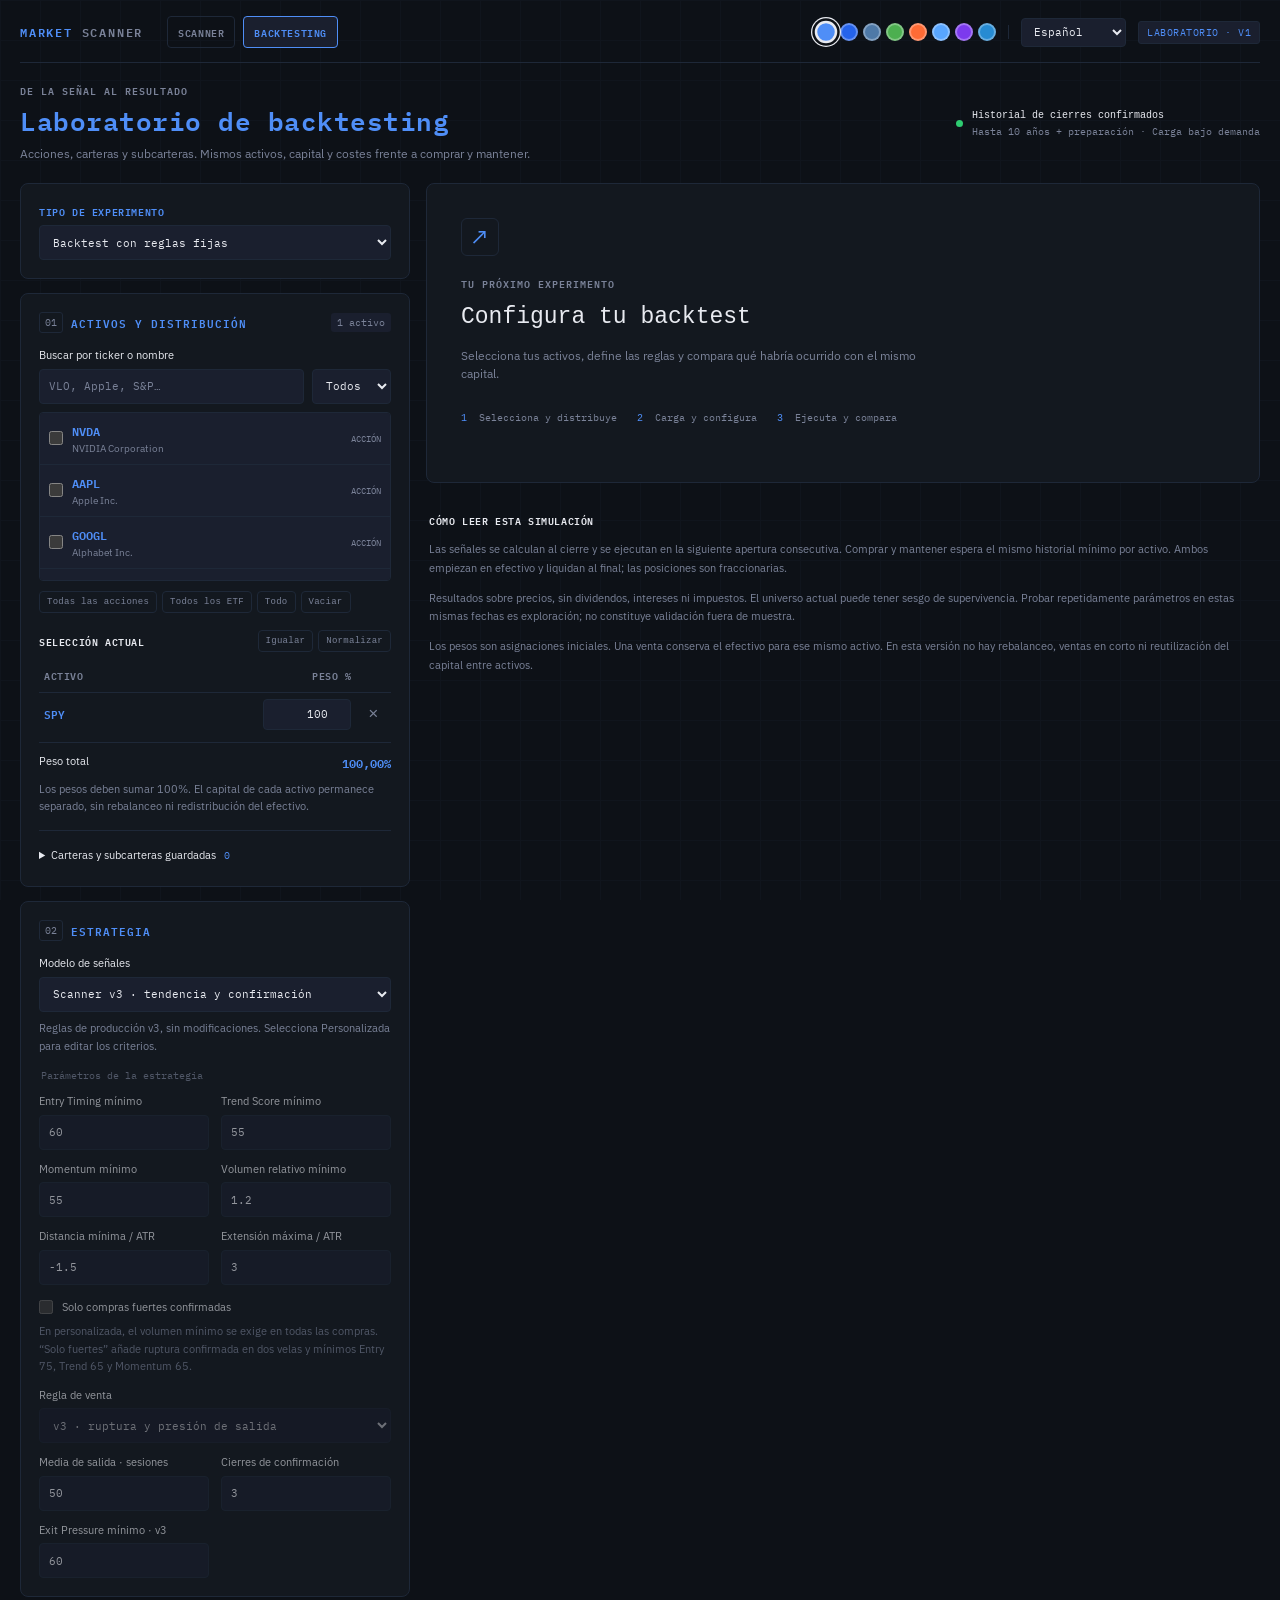
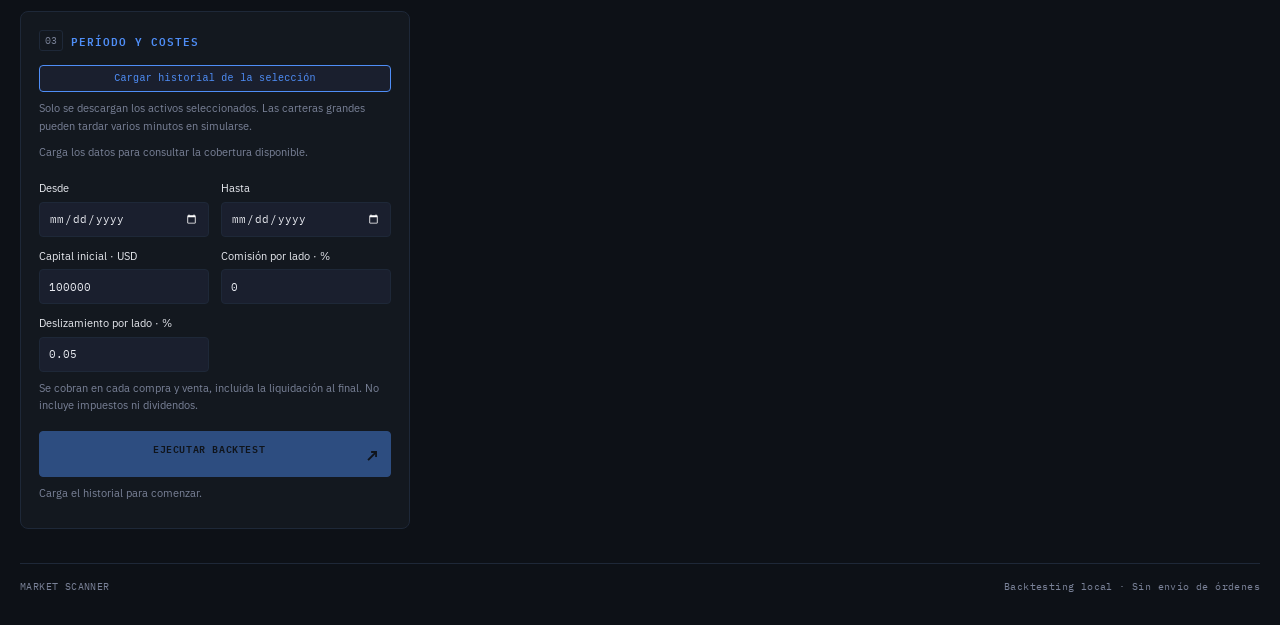
==== commit 98be37b6: "Add reproducible backtest optimization with reserved temporal test" ====
--- a/backtest.html
+++ b/backtest.html
@@ -5,12 +5,12 @@
   <meta name="viewport" content="width=device-width, initial-scale=1">
   <meta name="color-scheme" content="dark light">
   <title data-i18n="Backtesting · Market Scanner">Backtesting · Market Scanner</title>
-  <link rel="stylesheet" href="js/backtest/styles.css?v=2">
+  <link rel="stylesheet" href="js/backtest/styles.css?v=3">
   <script src="js/backtest/theme.js"></script>
   <script src="js/config.js"></script>
   <script src="js/market-calendar.js?v=3"></script>
   <script src="js/data.js?v=3.2"></script>
-  <script type="module" src="js/backtest/ui.mjs?v=5"></script>
+  <script type="module" src="js/backtest/ui.mjs?v=6"></script>
 </head>
 <body>
   <a class="skip" href="#setup" data-i18n="Ir a la configuración">Ir a la configuración</a>
--- a/js/backtest/styles.css
+++ b/js/backtest/styles.css
@@ -22,3 +22,4 @@
 @media(max-width:1100px){.workspace{grid-template-columns:340px minmax(0,1fr);gap:14px}.panel{padding:16px}.intro-note{display:none}.metrics-grid{grid-template-columns:repeat(2,1fr)}.chart-heading{align-items:flex-start}.legend{gap:8px}.empty-state{padding:28px}.empty-steps{gap:14px}.topbar{gap:16px}.chart{min-height:150px}.chart.small{min-height:90px}.header-options .tag{display:none}}
 @media(max-width:760px){.shell{padding:14px 12px}.topbar{gap:12px;margin-bottom:14px}.topbar .brand{flex:1}.topbar nav{justify-content:flex-end;flex:0}.topbar nav a{font-size:9px;padding:6px 8px}.header-options{flex-basis:100%;gap:12px;justify-content:flex-end}.theme-switcher{margin-right:auto;gap:7px}.theme-dot{width:20px;height:20px}.theme-sep{display:none}.intro{padding:0 0 16px}.intro p:not(.eyebrow){font-size:11px}.workspace{display:block}.panel{padding:16px}.empty-state{min-height:260px;padding:25px}.empty-state h2{font-size:21px}.results-area{margin-top:20px}.results-heading{align-items:flex-start;flex-wrap:wrap}.results-heading h2{font-size:18px}.metrics-grid{gap:8px}.metric-value{font-size:23px}.chart-heading{flex-wrap:wrap}.chart{min-height:140px}.chart.small{min-height:100px}.coverage-scroll{max-height:230px}.universe-list{height:190px}.asset-option .asset-name{max-width:190px}footer{line-height:1.7;font-size:9px;flex-wrap:wrap}.language-control select{width:100px}}
 @media(prefers-reduced-motion:reduce){*{transition:none!important;scroll-behavior:auto!important}}
+.experiment-mode label{margin-top:0;color:var(--accent);font:600 10px var(--mono);text-transform:uppercase;letter-spacing:.06em}.optimization-options{border-top:1px solid var(--border);margin-top:18px;padding-top:16px}.optimization-options>h3{font:600 11px var(--mono);color:var(--accent);text-transform:uppercase;letter-spacing:.07em}.optimization-options fieldset{padding:10px;border:1px solid var(--border);border-radius:4px;margin-top:8px}.optimization-options fieldset:disabled{display:none}.optimization-options input[type=text]{font-size:10px}.optimization-options fieldset .field-grid{gap:0 8px}.optimization-options button{margin-top:9px}.protocol-preview{background:var(--surface2);border:1px solid var(--border);padding:12px;margin-top:16px;border-radius:4px}.protocol-preview h4,.optimization-winner h4{font:600 10px var(--mono);letter-spacing:.05em;color:var(--accent);margin:0 0 8px}.protocol-preview .hint{margin:6px 0;font-size:10px}.optimization-summary>.eyebrow{margin-bottom:9px}.optimization-summary>h3{font-size:13px;color:var(--accent)}.optimization-winner{display:grid;grid-template-columns:minmax(150px,1fr) minmax(260px,2fr);gap:18px;margin-top:16px}.optimization-winner td:first-child{white-space:normal;font-family:var(--sans)}.optimization-leaderboard{max-height:350px;overflow:auto}.optimization-leaderboard thead{position:sticky;top:0;z-index:1}#optimization-results .panel>h3{line-height:1.6}#optimization-results .table-scroll{margin-top:8px}#optimization-results .badge{color:var(--accent)}@media(max-width:1000px){.optimization-winner{grid-template-columns:minmax(0,1fr)}}
